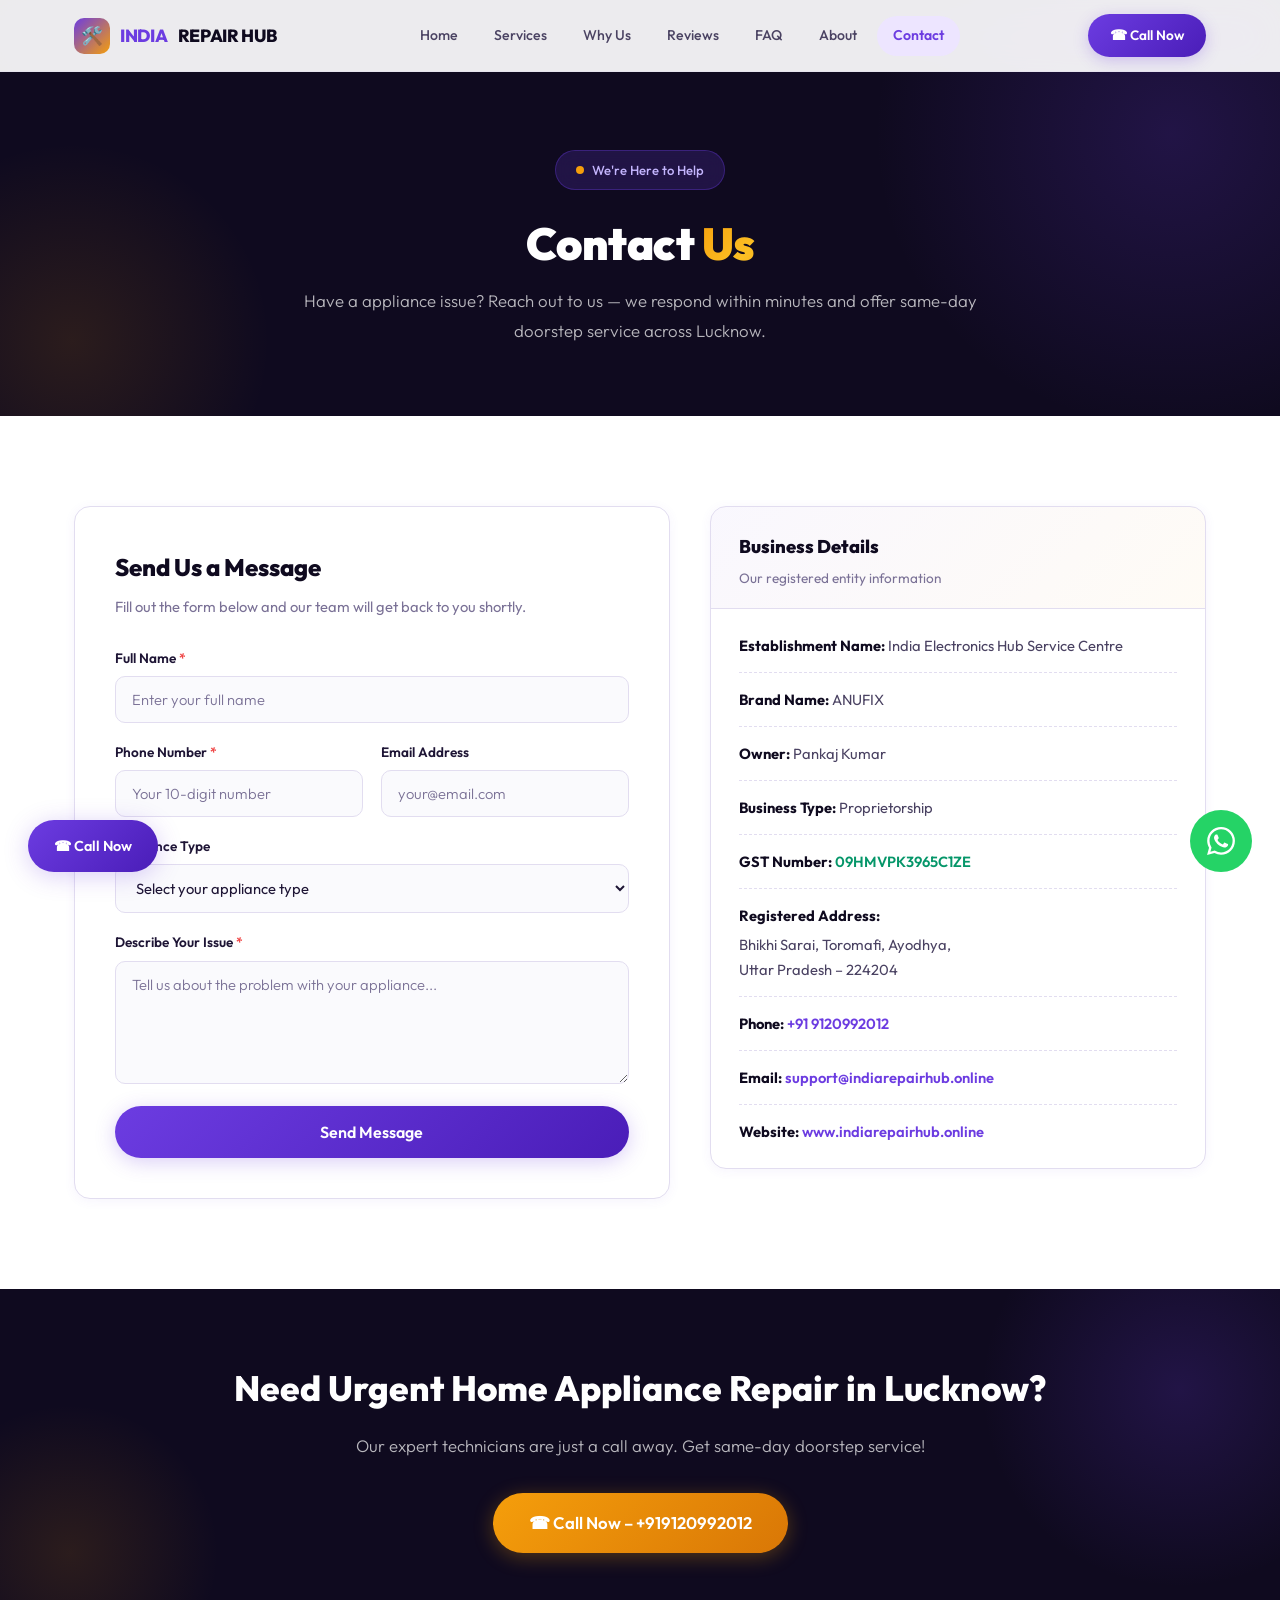
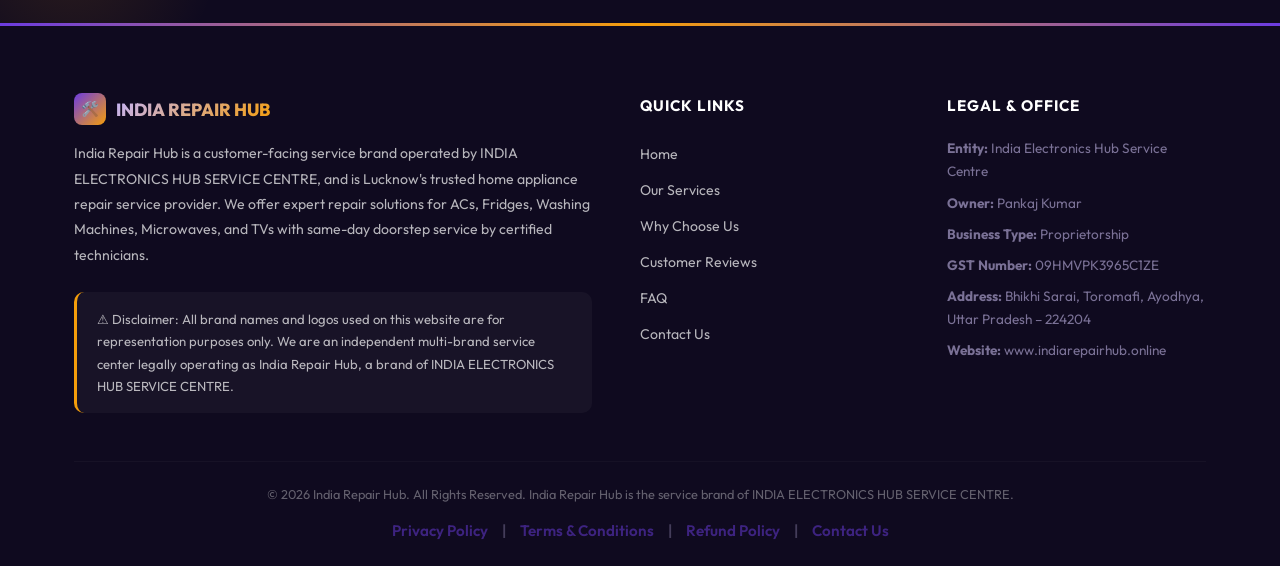
==== contact.html @ 1c777e24 "Initial commit with India Repair Hub updates" ====
<!DOCTYPE html>
<html lang="en">
<head>
<meta charset="UTF-8">
<meta name="viewport" content="width=device-width, initial-scale=1.0">
<title>Contact Us – India Repair Hub | Home Appliance Repair Service in Lucknow</title>
<meta name="description" content="Get in touch with India Repair Hub for expert home appliance repair in Lucknow. Call +919120992012, WhatsApp us, or fill our contact form for same-day doorstep service.">
<meta name="keywords" content="contact India Repair Hub, home appliance repair Lucknow contact, appliance service centre phone number, home appliance repair near me Lucknow">
<link rel="stylesheet" href="style.css">
<link rel="icon" type="image/svg+xml" href="data:image/svg+xml,<svg xmlns='http://www.w3.org/2000/svg' viewBox='0 0 100 100'><text y='.9em' font-size='90'>🛠️</text></svg>">
</head>
<body>

<!-- HEADER -->
<header class="header" id="header">
  <div class="header-inner">
    <a href="index.html" class="logo">
      <span class="logo-icon">🛠️</span>
      INDIA <span>REPAIR HUB</span>
    </a>
    <nav class="nav" id="desktopNav">
      <a href="index.html">Home</a>
      <a href="index.html#services">Services</a>
      <a href="index.html#why">Why Us</a>
      <a href="index.html#reviews">Reviews</a>
      <a href="index.html#faq">FAQ</a>
      <a href="index.html#business-info">About</a>
      <a href="contact.html" class="active">Contact</a>
    </nav>
    <a href="tel:+919120992012" class="header-cta" id="headerCallBtn">&#9742; Call Now</a>
    <button class="menu-toggle" id="menuToggle" aria-label="Open menu">&#9776;</button>
  </div>
</header>

<!-- MOBILE NAV -->
<div class="mobile-nav" id="mobileNav">
  <button class="close-btn" id="closeNav" aria-label="Close menu">&times;</button>
  <a href="index.html">Home</a>
  <a href="index.html#services">Services</a>
  <a href="index.html#why">Why Us</a>
  <a href="index.html#reviews">Reviews</a>
  <a href="index.html#faq">FAQ</a>
  <a href="index.html#business-info">About</a>
      <a href="contact.html">Contact</a>
  <a href="tel:+919120992012" class="mobile-phone-btn">&#9742; Call +919120992012</a>
</div>

<!-- PAGE HERO -->
<section class="page-hero">
  <div class="container">
    <div class="page-hero-content">
      <div class="hero-badge">
        <span class="badge-dot"></span>
        We're Here to Help
      </div>
      <h1>Contact <span class="highlight">Us</span></h1>
      <p>Have a appliance issue? Reach out to us — we respond within minutes and offer same-day doorstep service across Lucknow.</p>
    </div>
  </div>
</section>

<!-- CONTACT CONTENT -->
<section class="section" id="contactContent">
  <div class="container">
    <div class="contact-page-grid">
      <!-- Contact Form -->
      <div class="contact-form-wrapper">
        <div class="form-header">
          <h2>Send Us a Message</h2>
          <p>Fill out the form below and our team will get back to you shortly.</p>
        </div>
        <form class="contact-form" id="contactForm" onsubmit="handleFormSubmit(event)">
          <div class="form-group">
            <label for="fullName">Full Name <span class="required">*</span></label>
            <input type="text" id="fullName" name="fullName" placeholder="Enter your full name" required>
          </div>
          <div class="form-row">
            <div class="form-group">
              <label for="phone">Phone Number <span class="required">*</span></label>
              <input type="tel" id="phone" name="phone" placeholder="Your 10-digit number" required pattern="[0-9]{10}">
            </div>
            <div class="form-group">
              <label for="email">Email Address</label>
              <input type="email" id="email" name="email" placeholder="your@email.com">
            </div>
          </div>
          <div class="form-group">
            <label for="tvType">Appliance Type</label>
            <select id="tvType" name="tvType">
              <option value="">Select your appliance type</option>
              <option value="AC">AC</option>
              <option value="Refrigerator">Refrigerator</option>
              <option value="Washing Machine">Washing Machine</option>
              <option value="Microwave">Microwave</option>
              <option value="TV">TV</option>
              <option value="Other">Other</option>
            </select>
          </div>
          <div class="form-group">
            <label for="message">Describe Your Issue <span class="required">*</span></label>
            <textarea id="message" name="message" rows="5" placeholder="Tell us about the problem with your appliance..." required></textarea>
          </div>
          <button type="submit" class="btn btn-violet form-submit-btn" id="formSubmitBtn">
            <span class="btn-text">Send Message</span>
            <span class="btn-loader" style="display:none">Sending...</span>
          </button>
        </form>
        <div class="form-success" id="formSuccess" style="display:none">
          <div class="success-icon">✅</div>
          <h3>Message Sent Successfully!</h3>
          <p>Our team will contact you within 30 minutes. For urgent requests, please call us directly.</p>
        </div>
      </div>

      <!-- Contact Info Sidebar -->
      <div class="contact-info-sidebar">
        <div class="info-card">
          <div class="info-card-header">
            <h3>Business Details</h3>
            <p>Our registered entity information</p>
          </div>
          <div style="padding: 24px 28px; font-size: 0.92rem; color: var(--text-mid); display: flex; flex-direction: column; gap: 14px;">
            <div><strong style="color: var(--dark);">Establishment Name:</strong> India Electronics Hub Service Centre</div>
            <hr style="border: none; border-top: 1px dashed var(--border);">
            <div><strong style="color: var(--dark);">Brand Name:</strong> ANUFIX</div>
            <hr style="border: none; border-top: 1px dashed var(--border);">
            <div><strong style="color: var(--dark);">Owner:</strong> Pankaj Kumar</div>
            <hr style="border: none; border-top: 1px dashed var(--border);">
            <div><strong style="color: var(--dark);">Business Type:</strong> Proprietorship</div>
            <hr style="border: none; border-top: 1px dashed var(--border);">
            <div><strong style="color: var(--dark);">GST Number:</strong> <span style="color: #059669; font-weight: 600;">09HMVPK3965C1ZE</span></div>
            <hr style="border: none; border-top: 1px dashed var(--border);">
            <div>
              <strong style="color: var(--dark); display: block; margin-bottom: 4px;">Registered Address:</strong>
              <span style="line-height: 1.5;">Bhikhi Sarai, Toromafi, Ayodhya,<br>Uttar Pradesh – 224204</span>
            </div>
            <hr style="border: none; border-top: 1px dashed var(--border);">
            <div><strong style="color: var(--dark);">Phone:</strong> <a href="tel:+919120992012" style="color: var(--primary); text-decoration: none; font-weight: 600;">+91 9120992012</a></div>
            <hr style="border: none; border-top: 1px dashed var(--border);">
            <div><strong style="color: var(--dark);">Email:</strong> <a href="mailto:support@indiarepairhub.online" style="color: var(--primary); text-decoration: none; font-weight: 600;">support@indiarepairhub.online</a></div>
            <hr style="border: none; border-top: 1px dashed var(--border);">
            <div><strong style="color: var(--dark);">Website:</strong> <a href="http://www.indiarepairhub.online" style="color: var(--primary); text-decoration: none; font-weight: 600;">www.indiarepairhub.online</a></div>
          </div>
        </div>
      </div>
    </div>
  </div>
</section>

<!-- CTA BANNER -->
<section class="cta-banner" id="ctaBanner">
  <div class="container">
    <h2>Need Urgent Home Appliance Repair in Lucknow?</h2>
    <p>Our expert technicians are just a call away. Get same-day doorstep service!</p>
    <a href="tel:+919120992012" class="btn btn-primary" style="font-size:1.05rem;padding:16px 36px" id="ctaCallBtn">&#9742; Call Now – +919120992012</a>
  </div>
</section>

<!-- FOOTER -->
<footer class="footer" id="siteFooter">
  <div class="container">
    <div class="footer-grid">
      <div>
        <div class="footer-logo">
          <span class="fl-icon">🛠️</span>
          <span class="fl-text">INDIA <span>REPAIR HUB</span></span>
        </div>
        <p class="footer-about">India Repair Hub is a customer-facing service brand operated by INDIA ELECTRONICS HUB SERVICE CENTRE, and is Lucknow's trusted home appliance repair service provider. We offer expert repair solutions for ACs, Fridges, Washing Machines, Microwaves, and TVs with same-day doorstep service by certified technicians.</p>
        <div class="footer-disclaimer">⚠ Disclaimer: All brand names and logos used on this website are for representation purposes only. We are an independent multi-brand service center legally operating as India Repair Hub, a brand of INDIA ELECTRONICS HUB SERVICE CENTRE.</div>
      </div>
      <div>
        <h4>Quick Links</h4>
        <div class="footer-links">
          <a href="index.html#home">Home</a>
          <a href="index.html#services">Our Services</a>
          <a href="index.html#why">Why Choose Us</a>
          <a href="index.html#reviews">Customer Reviews</a>
          <a href="index.html#faq">FAQ</a>
          <a href="contact.html">Contact Us</a>
        </div>
      </div>
      <div>
        <h4>Legal & Office</h4>
        <div style="font-size: 0.85rem; color: var(--text-light); display: flex; flex-direction: column; gap: 8px;">
          <div><strong>Entity:</strong> India Electronics Hub Service Centre</div>
          <div><strong>Owner:</strong> Pankaj Kumar</div>
          <div><strong>Business Type:</strong> Proprietorship</div>
          <div><strong>GST Number:</strong> 09HMVPK3965C1ZE</div>
          <div><strong>Address:</strong> Bhikhi Sarai, Toromafi, Ayodhya, Uttar Pradesh – 224204</div>
          <div><strong>Website:</strong> www.indiarepairhub.online</div>
        </div>
      </div>
    </div>
    <div class="footer-bottom">
      <div style="margin-bottom: 12px;">&copy; 2026 India Repair Hub. All Rights Reserved. India Repair Hub is the service brand of INDIA ELECTRONICS HUB SERVICE CENTRE.</div>
      <div style="display: flex; justify-content: center; align-items: center; gap: 14px; flex-wrap: wrap; font-size: 0.95rem; font-weight: 600;">
        <a href="privacy-policy.html" style="color: var(--primary); text-decoration: none;" onmouseover="this.style.color='var(--primary-dark)'" onmouseout="this.style.color='var(--primary)'">Privacy Policy</a>
        <span style="color: var(--text-light);">|</span>
        <a href="terms-and-conditions.html" style="color: var(--primary); text-decoration: none;" onmouseover="this.style.color='var(--primary-dark)'" onmouseout="this.style.color='var(--primary)'">Terms & Conditions</a>
        <span style="color: var(--text-light);">|</span>
        <a href="refund-policy.html" style="color: var(--primary); text-decoration: none;" onmouseover="this.style.color='var(--primary-dark)'" onmouseout="this.style.color='var(--primary)'">Refund Policy</a>
        <span style="color: var(--text-light);">|</span>
        <a href="contact.html" style="color: var(--primary); text-decoration: none;" onmouseover="this.style.color='var(--primary-dark)'" onmouseout="this.style.color='var(--primary)'">Contact Us</a>
      </div>
    </div>
  </div>
</footer>

<!-- FLOATING BUTTONS -->
<a href="https://wa.me/919120992012?text=Hi%2C%20I%20need%20home%20appliance%20repair%20service%20in%20Lucknow" target="_blank" class="floating-whatsapp" aria-label="WhatsApp" id="floatingWa">
  <svg width="28" height="28" viewBox="0 0 24 24" fill="white"><path d="M17.472 14.382c-.297-.149-1.758-.867-2.03-.967-.273-.099-.471-.148-.67.15-.197.297-.767.966-.94 1.164-.173.199-.347.223-.644.075-.297-.15-1.255-.463-2.39-1.475-.883-.788-1.48-1.761-1.653-2.059-.173-.297-.018-.458.13-.606.134-.133.298-.347.446-.52.149-.174.198-.298.298-.497.099-.198.05-.371-.025-.52-.075-.149-.669-1.612-.916-2.207-.242-.579-.487-.5-.669-.51-.173-.008-.371-.01-.57-.01-.198 0-.52.074-.792.372-.272.297-1.04 1.016-1.04 2.479 0 1.462 1.065 2.875 1.213 3.074.149.198 2.096 3.2 5.077 4.487.709.306 1.262.489 1.694.625.712.227 1.36.195 1.871.118.571-.085 1.758-.719 2.006-1.413.248-.694.248-1.289.173-1.413-.074-.124-.272-.198-.57-.347m-5.421 7.403h-.004a9.87 9.87 0 01-5.031-1.378l-.361-.214-3.741.982.998-3.648-.235-.374a9.86 9.86 0 01-1.51-5.26c.001-5.45 4.436-9.884 9.888-9.884 2.64 0 5.122 1.03 6.988 2.898a9.825 9.825 0 012.893 6.994c-.003 5.45-4.437 9.884-9.885 9.884m8.413-18.297A11.815 11.815 0 0012.05 0C5.495 0 .16 5.335.157 11.892c0 2.096.547 4.142 1.588 5.945L.057 24l6.305-1.654a11.882 11.882 0 005.683 1.448h.005c6.554 0 11.89-5.335 11.893-11.893a11.821 11.821 0 00-3.48-8.413z"/></svg>
</a>
<a href="tel:+919120992012" class="floating-call" id="floatingCall">&#9742; Call Now</a>

<script>
// Sticky header
window.addEventListener("scroll", function() {
  document.getElementById("header").classList.toggle("scrolled", window.scrollY > 50);
});

// Mobile nav
document.getElementById("menuToggle").addEventListener("click", function() {
  document.getElementById("mobileNav").classList.add("open");
});
document.getElementById("closeNav").addEventListener("click", function() {
  document.getElementById("mobileNav").classList.remove("open");
});
document.querySelectorAll('.mobile-nav a:not(.close-btn):not(.mobile-phone-btn)').forEach(function(link) {
  link.addEventListener('click', function() {
    document.getElementById('mobileNav').classList.remove('open');
  });
});

// Form submit handler
function handleFormSubmit(e) {
  e.preventDefault();
  var btn = document.getElementById('formSubmitBtn');
  btn.querySelector('.btn-text').style.display = 'none';
  btn.querySelector('.btn-loader').style.display = 'inline';
  btn.disabled = true;
  
  setTimeout(function() {
    document.getElementById('contactForm').style.display = 'none';
    document.querySelector('.form-header').style.display = 'none';
    document.getElementById('formSuccess').style.display = 'block';
  }, 1500);
}
</script>
</body>
</html>
---- style.css ----
@import url('https://fonts.googleapis.com/css2?family=Outfit:wght@300;400;500;600;700;800;900&display=swap');

:root {
  /* Unique Indigo-Amber premium palette */
  --primary: #6C3CE1;
  --primary-dark: #4A1DB8;
  --primary-light: #EDE5FF;
  --primary-glow: rgba(108,60,225,0.25);
  --accent: #F59E0B;
  --accent-dark: #D97706;
  --accent-light: #FEF3C7;
  --dark: #0F0A1F;
  --dark-card: #1A1230;
  --text: #1E1535;
  --text-mid: #4A4262;
  --text-light: #7A7196;
  --white: #FFFFFF;
  --off-white: #FAFAFD;
  --light-bg: #F5F3FA;
  --border: #E2DDF0;
  --success: #10B981;
  --whatsapp: #25D366;
  --shadow-sm: 0 2px 12px rgba(108,60,225,0.06);
  --shadow-md: 0 8px 30px rgba(108,60,225,0.10);
  --shadow-lg: 0 16px 50px rgba(108,60,225,0.14);
  --shadow-glow: 0 0 40px rgba(108,60,225,0.18);
  --radius: 16px;
  --radius-sm: 10px;
  --radius-xs: 6px;
  --ease: cubic-bezier(0.22, 1, 0.36, 1);
}

*, *::before, *::after { box-sizing: border-box; margin: 0; padding: 0; }
html { scroll-behavior: smooth; scroll-padding-top: 90px; }

body {
  font-family: 'Outfit', sans-serif;
  color: var(--text);
  line-height: 1.7;
  background: var(--white);
  -webkit-font-smoothing: antialiased;
  overflow-x: hidden;
}

a { text-decoration: none; color: inherit; }
ul { list-style: none; }
img { max-width: 100%; display: block; }
.container { max-width: 1180px; margin: 0 auto; padding: 0 24px; }

/* ===== ANIMATIONS ===== */
@keyframes floatY {
  0%, 100% { transform: translateY(0); }
  50% { transform: translateY(-8px); }
}
@keyframes shimmer {
  0% { background-position: -200% center; }
  100% { background-position: 200% center; }
}
@keyframes pulseGlow {
  0%, 100% { box-shadow: 0 0 0 0 var(--primary-glow); }
  50% { box-shadow: 0 0 0 12px rgba(108,60,225,0); }
}
@keyframes pulseWA {
  0%, 100% { box-shadow: 0 4px 20px rgba(37,211,102,0.35); }
  50% { box-shadow: 0 4px 35px rgba(37,211,102,0.55); }
}
@keyframes slideUp {
  from { opacity: 0; transform: translateY(30px); }
  to { opacity: 1; transform: translateY(0); }
}
@keyframes spinSlow {
  from { transform: rotate(0deg); }
  to { transform: rotate(360deg); }
}

/* ===== HEADER ===== */
.header {
  position: fixed; top: 0; left: 0; right: 0; z-index: 1000;
  background: rgba(255,255,255,0.92);
  backdrop-filter: blur(20px) saturate(180%);
  -webkit-backdrop-filter: blur(20px) saturate(180%);
  border-bottom: 1px solid rgba(226,221,240,0.5);
  transition: all 0.4s var(--ease);
}
.header.scrolled {
  box-shadow: var(--shadow-md);
  background: rgba(255,255,255,0.97);
}
.header-inner {
  display: flex; align-items: center; justify-content: space-between;
  padding: 14px 24px; max-width: 1180px; margin: 0 auto;
}
.logo {
  font-size: 1.1rem; font-weight: 800; color: var(--primary);
  display: flex; align-items: center; gap: 10px;
  letter-spacing: -0.3px;
}
.logo span { color: var(--dark); }
.logo-icon {
  width: 36px; height: 36px; border-radius: 10px;
  background: linear-gradient(135deg, var(--primary), var(--accent));
  display: flex; align-items: center; justify-content: center;
  font-size: 1.1rem; color: white;
}
.nav { display: flex; align-items: center; gap: 4px; }
.nav a {
  padding: 8px 16px; border-radius: 50px;
  font-size: 0.88rem; font-weight: 500; color: var(--text-mid);
  transition: all 0.3s var(--ease); position: relative;
}
.nav a:hover, .nav a.active {
  background: var(--primary-light); color: var(--primary); font-weight: 600;
}
.header-cta {
  display: inline-flex; align-items: center; gap: 6px;
  background: linear-gradient(135deg, var(--primary), var(--primary-dark));
  color: var(--white);
  padding: 10px 22px; border-radius: 50px;
  font-weight: 600; font-size: 0.85rem;
  transition: all 0.3s var(--ease);
  box-shadow: 0 4px 15px var(--primary-glow);
}
.header-cta:hover {
  transform: translateY(-2px);
  box-shadow: 0 6px 25px var(--primary-glow);
}
.menu-toggle {
  display: none; background: none; border: none; font-size: 1.5rem;
  color: var(--dark); cursor: pointer;
}

/* ===== HERO ===== */
.hero {
  padding: 150px 0 90px;
  background: var(--dark);
  position: relative; overflow: hidden; color: var(--white);
}
.hero::before {
  content: ''; position: absolute; top: -50%; right: -20%;
  width: 800px; height: 800px; border-radius: 50%;
  background: radial-gradient(circle, rgba(108,60,225,0.25) 0%, transparent 70%);
  animation: floatY 8s ease-in-out infinite;
}
.hero::after {
  content: ''; position: absolute; bottom: -30%; left: -10%;
  width: 600px; height: 600px; border-radius: 50%;
  background: radial-gradient(circle, rgba(245,158,11,0.15) 0%, transparent 70%);
  animation: floatY 10s ease-in-out infinite 2s;
}
.hero-content {
  position: relative; z-index: 2; text-align: center;
  max-width: 820px; margin: 0 auto;
  animation: slideUp 0.8s var(--ease);
}
.hero-badge {
  display: inline-flex; align-items: center; gap: 8px;
  background: rgba(108,60,225,0.2);
  border: 1px solid rgba(108,60,225,0.35);
  padding: 8px 20px; border-radius: 50px;
  font-size: 0.82rem; font-weight: 500; margin-bottom: 28px;
  backdrop-filter: blur(10px);
  color: #C4B5FD;
}
.hero-badge .badge-dot {
  width: 8px; height: 8px; border-radius: 50%;
  background: var(--accent); animation: pulseGlow 2s infinite;
}
.hero h1 {
  font-size: 3.2rem; font-weight: 900; line-height: 1.1;
  margin-bottom: 20px; letter-spacing: -1px;
}
.hero h1 .highlight {
  background: linear-gradient(135deg, var(--accent), #FBBF24, var(--accent));
  background-size: 200% auto;
  -webkit-background-clip: text;
  -webkit-text-fill-color: transparent;
  background-clip: text;
  animation: shimmer 4s linear infinite;
}
.hero p {
  font-size: 1.15rem; opacity: 0.75; margin-bottom: 40px;
  line-height: 1.8; font-weight: 300;
}
.hero-buttons { display: flex; gap: 16px; justify-content: center; flex-wrap: wrap; }

/* Buttons */
.btn {
  display: inline-flex; align-items: center; gap: 8px;
  padding: 15px 30px; border-radius: 50px;
  font-weight: 600; font-size: 0.95rem;
  transition: all 0.35s var(--ease); border: none; cursor: pointer;
  font-family: 'Outfit', sans-serif; position: relative; overflow: hidden;
}
.btn-primary {
  background: linear-gradient(135deg, var(--accent), var(--accent-dark));
  color: var(--white);
  box-shadow: 0 4px 20px rgba(245,158,11,0.3);
}
.btn-primary:hover {
  transform: translateY(-3px);
  box-shadow: 0 8px 30px rgba(245,158,11,0.45);
}
.btn-whatsapp {
  background: var(--whatsapp); color: var(--white);
  box-shadow: 0 4px 20px rgba(37,211,102,0.3);
}
.btn-whatsapp:hover {
  background: #1EBE5D; transform: translateY(-3px);
  box-shadow: 0 8px 30px rgba(37,211,102,0.4);
}
.btn-violet {
  background: linear-gradient(135deg, var(--primary), var(--primary-dark));
  color: var(--white);
  box-shadow: 0 4px 20px var(--primary-glow);
}
.btn-violet:hover {
  transform: translateY(-3px);
  box-shadow: 0 8px 30px var(--primary-glow);
}

/* Trust Bar */
.trust-bar {
  display: flex; justify-content: center; gap: 40px;
  margin-top: 56px; padding-top: 32px;
  border-top: 1px solid rgba(255,255,255,0.08);
}
.trust-item { text-align: center; font-size: 0.82rem; opacity: 0.7; }
.trust-item .t-icon {
  width: 48px; height: 48px; border-radius: 12px;
  background: rgba(255,255,255,0.06);
  border: 1px solid rgba(255,255,255,0.08);
  display: flex; align-items: center; justify-content: center;
  font-size: 1.3rem; margin: 0 auto 10px;
}
.trust-item strong { display: block; font-size: 1rem; color: var(--white); }
.trust-item span { font-size: 0.78rem; color: rgba(255,255,255,0.5); }

/* ===== SECTIONS ===== */
.section { padding: 90px 0; }
.section-alt { background: var(--light-bg); }
.section-header { text-align: center; margin-bottom: 56px; }
.section-header .label {
  display: inline-flex; align-items: center; gap: 6px;
  background: var(--primary-light); color: var(--primary);
  padding: 6px 18px; border-radius: 50px;
  font-size: 0.76rem; font-weight: 700; text-transform: uppercase;
  letter-spacing: 1.5px; margin-bottom: 16px;
}
.section-header h2 {
  font-size: 2.4rem; font-weight: 800; color: var(--dark);
  margin-bottom: 14px; letter-spacing: -0.5px;
}
.section-header > p {
  color: var(--text-light); max-width: 560px; margin: 0 auto;
  font-size: 1.05rem; font-weight: 300;
}

/* ===== SERVICES ===== */
.services-grid {
  display: grid; grid-template-columns: repeat(4, 1fr); gap: 22px;
}
.service-card {
  background: var(--white); border: 1px solid var(--border);
  border-radius: var(--radius); padding: 32px 22px;
  text-align: center; transition: all 0.4s var(--ease);
  position: relative;
}
.service-card::before {
  content: ''; position: absolute; top: 0; left: 50%;
  transform: translateX(-50%); width: 50px; height: 3px;
  background: linear-gradient(90deg, var(--primary), var(--accent));
  border-radius: 0 0 4px 4px; opacity: 0;
  transition: all 0.4s var(--ease);
}
.service-card:hover {
  transform: translateY(-8px);
  box-shadow: var(--shadow-lg);
  border-color: rgba(108,60,225,0.2);
}
.service-card:hover::before { opacity: 1; width: 80px; }
a.service-card { display: block; color: inherit; cursor: pointer; }
.service-card .s-icon {
  width: 60px; height: 60px; border-radius: 16px;
  background: linear-gradient(135deg, var(--primary-light), #F0EBFF);
  color: var(--primary);
  display: flex; align-items: center; justify-content: center;
  font-size: 1.6rem; margin: 0 auto 18px;
  transition: all 0.4s var(--ease);
}
.service-card:hover .s-icon {
  background: linear-gradient(135deg, var(--primary), var(--primary-dark));
  color: white; transform: scale(1.08);
}
.service-card h3 { font-size: 1.02rem; font-weight: 700; margin-bottom: 8px; }
.service-card p { font-size: 0.84rem; color: var(--text-light); line-height: 1.6; }

/* ===== BRANDS ===== */
.brands-grid {
  display: grid; grid-template-columns: repeat(6, 1fr); gap: 16px;
}
.brand-card {
  background: var(--white); border: 1px solid var(--border);
  border-radius: var(--radius); padding: 22px 14px;
  text-align: center; transition: all 0.4s var(--ease);
  cursor: pointer; position: relative; overflow: hidden;
}
.brand-card::after {
  content: ''; position: absolute; inset: 0;
  background: linear-gradient(135deg, rgba(108,60,225,0.05), rgba(245,158,11,0.05));
  opacity: 0; transition: opacity 0.4s var(--ease);
}
.brand-card:hover {
  transform: translateY(-5px); box-shadow: var(--shadow-md);
  border-color: rgba(108,60,225,0.25);
}
.brand-card:hover::after { opacity: 1; }
.brand-card .b-dot {
  width: 40px; height: 40px; border-radius: 50%;
  margin: 0 auto 10px;
  display: flex; align-items: center; justify-content: center;
  font-size: 1.2rem; font-weight: 800; color: white;
  position: relative; z-index: 1;
}
.brand-card h3 { font-size: 0.85rem; font-weight: 700; position: relative; z-index: 1; }

/* ===== WHY CHOOSE ===== */
.why-grid { display: grid; grid-template-columns: repeat(5, 1fr); gap: 20px; }
.why-card {
  text-align: center; padding: 30px 18px;
  background: var(--white); border-radius: var(--radius);
  border: 1px solid var(--border); transition: all 0.4s var(--ease);
  position: relative; overflow: hidden;
}
.why-card::before {
  content: ''; position: absolute; bottom: 0; left: 0; right: 0;
  height: 3px;
  background: linear-gradient(90deg, var(--primary), var(--accent));
  transform: scaleX(0); transition: transform 0.4s var(--ease);
}
.why-card:hover { transform: translateY(-5px); box-shadow: var(--shadow-md); }
.why-card:hover::before { transform: scaleX(1); }
.why-card .w-icon {
  width: 52px; height: 52px; border-radius: 14px;
  background: var(--primary-light);
  display: flex; align-items: center; justify-content: center;
  font-size: 1.5rem; margin: 0 auto 14px;
  transition: all 0.4s var(--ease);
}
.why-card:hover .w-icon {
  background: linear-gradient(135deg, var(--primary), var(--primary-dark));
  color: white; transform: rotate(-5deg) scale(1.05);
}
.why-card h3 { font-size: 0.95rem; font-weight: 700; margin-bottom: 6px; }
.why-card p { font-size: 0.82rem; color: var(--text-light); }

/* ===== PROCESS ===== */
.process-grid {
  display: grid; grid-template-columns: repeat(4, 1fr); gap: 24px;
  position: relative;
}
.process-grid::before {
  content: ''; position: absolute; top: 30px;
  left: calc(12.5% + 12px); right: calc(12.5% + 12px);
  height: 2px; background: linear-gradient(90deg,
    var(--primary), var(--accent), var(--primary));
  opacity: 0.2;
}
.process-card { text-align: center; position: relative; z-index: 1; }
.process-card .step {
  width: 62px; height: 62px; border-radius: 50%;
  background: var(--white);
  border: 3px solid var(--primary);
  color: var(--primary); display: flex; align-items: center; justify-content: center;
  font-size: 1.4rem; font-weight: 900; margin: 0 auto 18px;
  transition: all 0.4s var(--ease); position: relative;
}
.process-card:hover .step {
  background: linear-gradient(135deg, var(--primary), var(--accent));
  border-color: transparent; color: white;
  transform: scale(1.1);
  box-shadow: 0 0 30px var(--primary-glow);
}
.process-card h3 { font-size: 1rem; font-weight: 700; margin-bottom: 6px; }
.process-card p { font-size: 0.84rem; color: var(--text-light); }

/* ===== REVIEWS ===== */
.reviews-grid { display: grid; grid-template-columns: repeat(3, 1fr); gap: 22px; }
.hidden-review { display: none; }
.review-card {
  background: var(--white); border: 1px solid var(--border);
  border-radius: var(--radius); padding: 30px;
  transition: all 0.4s var(--ease); position: relative;
}
.review-card::before {
  content: '"'; position: absolute; top: 16px; right: 24px;
  font-size: 4rem; font-weight: 900; color: var(--primary-light);
  line-height: 1; font-family: Georgia, serif;
}
.review-card:hover { box-shadow: var(--shadow-md); transform: translateY(-3px); }
.review-stars { color: var(--accent); font-size: 1rem; margin-bottom: 14px; letter-spacing: 2px; }
.review-card > p {
  font-size: 0.92rem; color: var(--text-mid); margin-bottom: 18px;
  font-style: italic; line-height: 1.7; position: relative; z-index: 1;
}
.reviewer { display: flex; align-items: center; gap: 12px; }
.reviewer-avatar {
  width: 42px; height: 42px; border-radius: 50%;
  background: linear-gradient(135deg, var(--primary), var(--accent));
  color: white; display: flex; align-items: center; justify-content: center;
  font-weight: 700; font-size: 0.85rem;
}
.reviewer-name { font-weight: 600; font-size: 0.9rem; }
.reviewer-loc { font-size: 0.78rem; color: var(--text-light); }

/* ===== FAQ ===== */
.faq-list { max-width: 760px; margin: 0 auto; }
.faq-item {
  border: 1px solid var(--border); border-radius: var(--radius);
  margin-bottom: 14px; overflow: hidden; background: var(--white);
  transition: all 0.3s var(--ease);
}
.faq-item:hover { border-color: rgba(108,60,225,0.2); }
.faq-item.open { border-color: var(--primary); box-shadow: var(--shadow-sm); }
.faq-q {
  width: 100%; padding: 20px 26px; background: none; border: none;
  display: flex; align-items: center; justify-content: space-between;
  font-size: 0.95rem; font-weight: 600; font-family: 'Outfit', sans-serif;
  color: var(--text); cursor: pointer; text-align: left;
  transition: all 0.3s var(--ease);
}
.faq-q:hover { color: var(--primary); }
.faq-q .icon {
  width: 28px; height: 28px; border-radius: 50%;
  background: var(--primary-light); color: var(--primary);
  display: flex; align-items: center; justify-content: center;
  font-size: 1rem; font-weight: 600; flex-shrink: 0;
  transition: all 0.4s var(--ease);
}
.faq-item.open .faq-q .icon {
  transform: rotate(45deg);
  background: var(--primary); color: white;
}
.faq-a {
  max-height: 0; overflow: hidden; transition: max-height 0.4s var(--ease);
  padding: 0 26px; font-size: 0.9rem; color: var(--text-light); line-height: 1.8;
}
.faq-item.open .faq-a { max-height: 300px; padding: 0 26px 20px; }

/* ===== CONTACT ===== */
.contact-detail {
  display: flex; align-items: center; gap: 16px;
  padding: 18px 20px; background: var(--off-white); border-radius: var(--radius);
  margin-bottom: 14px; font-weight: 500;
  border: 1px solid var(--border);
  transition: all 0.3s var(--ease);
}
.contact-detail:hover {
  border-color: rgba(108,60,225,0.2);
  box-shadow: var(--shadow-sm);
}
.contact-detail .c-icon {
  width: 46px; height: 46px; border-radius: 12px;
  background: linear-gradient(135deg, var(--primary), var(--primary-dark));
  color: var(--white);
  display: flex; align-items: center; justify-content: center;
  font-size: 1.15rem; flex-shrink: 0;
}

/* ===== CTA BANNER ===== */
.cta-banner {
  padding: 70px 0; text-align: center;
  background: var(--dark);
  position: relative; overflow: hidden;
  color: var(--white);
}
.cta-banner::before {
  content: ''; position: absolute; top: -100px; right: -100px;
  width: 400px; height: 400px; border-radius: 50%;
  background: radial-gradient(circle, rgba(108,60,225,0.2), transparent 70%);
}
.cta-banner::after {
  content: ''; position: absolute; bottom: -80px; left: -80px;
  width: 300px; height: 300px; border-radius: 50%;
  background: radial-gradient(circle, rgba(245,158,11,0.12), transparent 70%);
}
.cta-banner .container { position: relative; z-index: 1; }
.cta-banner h2 { font-size: 2.2rem; font-weight: 800; margin-bottom: 14px; }
.cta-banner p { opacity: 0.7; margin-bottom: 32px; font-size: 1.05rem; font-weight: 300; }

/* ===== FOOTER ===== */
.footer {
  background: var(--dark); color: rgba(255,255,255,0.7);
  padding: 70px 0 0;
  position: relative;
}
.footer::before {
  content: ''; position: absolute; top: 0; left: 0; right: 0;
  height: 3px;
  background: linear-gradient(90deg, var(--primary), var(--accent), var(--primary));
}
.footer-grid {
  display: grid; grid-template-columns: 2fr 1fr 1fr; gap: 48px;
  margin-bottom: 48px;
}
.footer-logo {
  font-size: 1.1rem; font-weight: 800; margin-bottom: 16px;
  display: flex; align-items: center; gap: 10px;
}
.footer-logo .fl-icon {
  width: 32px; height: 32px; border-radius: 8px;
  background: linear-gradient(135deg, var(--primary), var(--accent));
  display: flex; align-items: center; justify-content: center;
  font-size: 0.9rem;
}
.footer-logo .fl-text {
  background: linear-gradient(135deg, #C4B5FD, var(--accent));
  -webkit-background-clip: text; -webkit-text-fill-color: transparent;
  background-clip: text;
}
.footer h4 {
  color: var(--white); font-size: 0.95rem; margin-bottom: 18px;
  text-transform: uppercase; letter-spacing: 1px; font-weight: 700;
}
.footer-about { font-size: 0.88rem; line-height: 1.8; }
.footer-links a {
  display: block; padding: 6px 0; font-size: 0.88rem;
  transition: all 0.3s var(--ease);
}
.footer-links a:hover { color: var(--accent); padding-left: 8px; }
.footer-bottom {
  border-top: 1px solid rgba(255,255,255,0.06);
  padding: 22px 0; text-align: center;
  font-size: 0.8rem; opacity: 0.5;
}
.footer-disclaimer {
  background: rgba(255,255,255,0.04); border-radius: var(--radius-sm);
  padding: 16px 20px; font-size: 0.82rem; margin-top: 24px;
  border-left: 3px solid var(--accent);
  line-height: 1.7;
}

/* ===== FLOATING BUTTONS ===== */
.floating-whatsapp {
  position: fixed; bottom: 28px; right: 28px; z-index: 999;
  width: 62px; height: 62px; border-radius: 50%;
  background: var(--whatsapp); color: var(--white);
  display: flex; align-items: center; justify-content: center;
  font-size: 1.6rem;
  transition: all 0.35s var(--ease); animation: pulseWA 2.5s infinite;
}
.floating-whatsapp:hover { transform: scale(1.12) rotate(-5deg); }
.floating-call {
  position: fixed; bottom: 28px; left: 28px; z-index: 999;
  display: flex; align-items: center; gap: 8px;
  background: linear-gradient(135deg, var(--primary), var(--primary-dark));
  color: var(--white);
  padding: 14px 26px; border-radius: 50px;
  font-weight: 600; font-size: 0.9rem;
  box-shadow: 0 4px 25px var(--primary-glow);
  transition: all 0.35s var(--ease); animation: pulseGlow 2.5s infinite;
}
.floating-call:hover {
  transform: scale(1.05) translateY(-2px);
  box-shadow: 0 8px 35px var(--primary-glow);
}

/* ===== MOBILE NAV ===== */
.mobile-nav {
  display: none; position: fixed; top: 0; left: 0; right: 0; bottom: 0;
  background: rgba(15,10,31,0.97); backdrop-filter: blur(20px);
  z-index: 9999; flex-direction: column;
  align-items: center; justify-content: center; gap: 8px;
}
.mobile-nav.open { display: flex; }
.mobile-nav a {
  color: var(--white); font-size: 1.3rem; font-weight: 600;
  padding: 14px 36px; border-radius: var(--radius-sm);
  transition: all 0.3s var(--ease); text-align: center;
}
.mobile-nav a:hover { background: rgba(108,60,225,0.2); }
.mobile-nav .close-btn {
  position: absolute; top: 18px; right: 18px;
  background: rgba(255,255,255,0.08);
  border: 2px solid rgba(255,255,255,0.15);
  color: var(--white); width: 50px; height: 50px;
  font-size: 1.5rem; cursor: pointer; border-radius: 50%;
  display: flex; align-items: center; justify-content: center;
  transition: all 0.3s var(--ease); z-index: 10000;
}
.mobile-nav .close-btn:hover { background: rgba(108,60,225,0.3); }
.mobile-nav .mobile-phone-btn {
  display: flex; align-items: center; justify-content: center; gap: 10px;
  margin-top: 24px; padding: 16px 40px;
  background: linear-gradient(135deg, var(--primary), var(--accent));
  color: var(--white);
  border-radius: 50px; font-size: 1.15rem; font-weight: 700;
  box-shadow: 0 4px 25px var(--primary-glow);
}

/* ===== PAGE HERO (Sub-pages) ===== */
.page-hero {
  padding: 150px 0 70px;
  background: var(--dark);
  position: relative; overflow: hidden; color: var(--white);
}
.page-hero::before {
  content: ''; position: absolute; top: -40%; right: -15%;
  width: 600px; height: 600px; border-radius: 50%;
  background: radial-gradient(circle, rgba(108,60,225,0.2) 0%, transparent 70%);
  animation: floatY 8s ease-in-out infinite;
}
.page-hero::after {
  content: ''; position: absolute; bottom: -30%; left: -10%;
  width: 400px; height: 400px; border-radius: 50%;
  background: radial-gradient(circle, rgba(245,158,11,0.12) 0%, transparent 70%);
  animation: floatY 10s ease-in-out infinite 2s;
}
.page-hero-content {
  position: relative; z-index: 2; text-align: center;
  max-width: 720px; margin: 0 auto;
  animation: slideUp 0.8s var(--ease);
}
.page-hero h1 {
  font-size: 2.8rem; font-weight: 900; line-height: 1.15;
  margin-bottom: 16px; letter-spacing: -0.5px;
}
.page-hero h1 .highlight {
  background: linear-gradient(135deg, var(--accent), #FBBF24, var(--accent));
  background-size: 200% auto;
  -webkit-background-clip: text;
  -webkit-text-fill-color: transparent;
  background-clip: text;
  animation: shimmer 4s linear infinite;
}
.page-hero p {
  font-size: 1.05rem; opacity: 0.7; line-height: 1.8; font-weight: 300;
}

/* ===== LEGAL CONTENT (Privacy, Terms, Refund) ===== */
.legal-content {
  max-width: 820px; margin: 0 auto;
}
.legal-updated {
  display: inline-flex; align-items: center; gap: 8px;
  background: var(--primary-light); color: var(--primary);
  padding: 8px 20px; border-radius: 50px;
  font-size: 0.82rem; font-weight: 600; margin-bottom: 36px;
}
.legal-update-icon { font-size: 1rem; }
.legal-card {
  background: var(--white); border: 1px solid var(--border);
  border-radius: var(--radius); padding: 32px 36px;
  margin-bottom: 20px; transition: all 0.3s var(--ease);
}
.legal-card:hover {
  border-color: rgba(108,60,225,0.15);
  box-shadow: var(--shadow-sm);
}
.legal-card h2 {
  font-size: 1.25rem; font-weight: 800; color: var(--dark);
  margin-bottom: 16px; padding-bottom: 12px;
  border-bottom: 2px solid var(--primary-light);
}
.legal-card h3 {
  font-size: 1rem; font-weight: 700; color: var(--text);
  margin: 18px 0 10px;
}
.legal-card p {
  font-size: 0.92rem; color: var(--text-mid); line-height: 1.85;
  margin-bottom: 12px;
}
.legal-card ul {
  padding-left: 0; margin: 12px 0;
}
.legal-card ul li {
  position: relative; padding-left: 22px;
  font-size: 0.9rem; color: var(--text-mid); line-height: 1.85;
  margin-bottom: 8px;
}
.legal-card ul li::before {
  content: ''; position: absolute; left: 0; top: 11px;
  width: 8px; height: 8px; border-radius: 50%;
  background: linear-gradient(135deg, var(--primary), var(--accent));
}
.legal-card ul li strong { color: var(--text); }
.legal-card a { color: var(--primary); font-weight: 600; }
.legal-card a:hover { text-decoration: underline; }
.legal-highlight {
  background: var(--accent-light); border: 1px solid rgba(245,158,11,0.3);
  border-radius: var(--radius-sm); padding: 18px 22px; margin: 14px 0;
  border-left: 4px solid var(--accent);
}
.legal-highlight p { margin: 0; color: var(--text); }

/* Legal Contact Card */
.legal-card-contact {
  background: linear-gradient(135deg, rgba(108,60,225,0.03), rgba(245,158,11,0.03));
  border-color: rgba(108,60,225,0.15);
}
.legal-contact-info {
  display: flex; flex-direction: column; gap: 12px; margin-top: 16px;
}
.legal-contact-item {
  display: flex; align-items: center; gap: 14px;
  padding: 12px 16px; background: var(--white);
  border-radius: var(--radius-sm); border: 1px solid var(--border);
  transition: all 0.3s var(--ease);
}
.legal-contact-item:hover {
  border-color: rgba(108,60,225,0.2);
  box-shadow: var(--shadow-sm);
}
.lc-icon {
  width: 38px; height: 38px; border-radius: 10px;
  background: linear-gradient(135deg, var(--primary), var(--primary-dark));
  color: var(--white);
  display: flex; align-items: center; justify-content: center;
  font-size: 1rem; flex-shrink: 0;
}
.lc-icon-wa {
  background: linear-gradient(135deg, var(--whatsapp), #1EBE5D);
}

/* ===== CONTACT PAGE ===== */
.contact-page-grid {
  display: grid; grid-template-columns: 1.2fr 1fr; gap: 40px;
  align-items: start;
}
.contact-form-wrapper {
  background: var(--white); border: 1px solid var(--border);
  border-radius: var(--radius); padding: 40px;
  box-shadow: var(--shadow-sm);
}
.form-header { margin-bottom: 28px; }
.form-header h2 {
  font-size: 1.5rem; font-weight: 800; color: var(--dark);
  margin-bottom: 6px;
}
.form-header p { color: var(--text-light); font-size: 0.92rem; }
.contact-form { display: flex; flex-direction: column; gap: 18px; }
.form-row { display: grid; grid-template-columns: 1fr 1fr; gap: 18px; }
.form-group { display: flex; flex-direction: column; gap: 6px; }
.form-group label {
  font-size: 0.85rem; font-weight: 600; color: var(--text);
}
.form-group .required { color: #EF4444; }
.form-group input,
.form-group select,
.form-group textarea {
  padding: 13px 16px; border: 1px solid var(--border);
  border-radius: var(--radius-sm); font-family: 'Outfit', sans-serif;
  font-size: 0.92rem; color: var(--text);
  background: var(--off-white); transition: all 0.3s var(--ease);
  outline: none;
}
.form-group input:focus,
.form-group select:focus,
.form-group textarea:focus {
  border-color: var(--primary); box-shadow: 0 0 0 3px var(--primary-glow);
  background: var(--white);
}
.form-group input::placeholder,
.form-group textarea::placeholder {
  color: var(--text-light); font-weight: 300;
}
.form-group textarea { resize: vertical; min-height: 100px; }
.form-group select { cursor: pointer; }
.form-submit-btn {
  width: 100%; justify-content: center; padding: 16px;
  font-size: 1rem; margin-top: 4px;
}
.form-success {
  text-align: center; padding: 48px 24px;
  animation: slideUp 0.5s var(--ease);
}
.form-success .success-icon { font-size: 3.5rem; margin-bottom: 16px; }
.form-success h3 {
  font-size: 1.4rem; font-weight: 800; color: var(--dark);
  margin-bottom: 10px;
}
.form-success p { color: var(--text-light); font-size: 0.95rem; }

/* Contact Sidebar */
.contact-info-sidebar { display: flex; flex-direction: column; gap: 24px; }
.info-card {
  background: var(--white); border: 1px solid var(--border);
  border-radius: var(--radius); overflow: hidden;
  box-shadow: var(--shadow-sm);
}
.info-card-header {
  padding: 24px 28px 18px;
  background: linear-gradient(135deg, rgba(108,60,225,0.04), rgba(245,158,11,0.04));
  border-bottom: 1px solid var(--border);
}
.info-card-header h3 {
  font-size: 1.15rem; font-weight: 800; color: var(--dark);
  margin-bottom: 4px;
}
.info-card-header p { color: var(--text-light); font-size: 0.85rem; }
.info-items { padding: 8px 14px; }
.info-item {
  display: flex; align-items: center; gap: 14px;
  padding: 14px; border-radius: var(--radius-sm);
  transition: all 0.3s var(--ease); cursor: default;
}
a.info-item { cursor: pointer; }
.info-item:hover { background: var(--light-bg); }
.info-icon {
  width: 42px; height: 42px; border-radius: 12px;
  background: linear-gradient(135deg, var(--primary), var(--primary-dark));
  color: var(--white);
  display: flex; align-items: center; justify-content: center;
  font-size: 1.1rem; flex-shrink: 0;
}
.info-icon-wa {
  background: linear-gradient(135deg, var(--whatsapp), #1EBE5D);
}
.info-icon-hours {
  background: linear-gradient(135deg, var(--accent), var(--accent-dark));
}
.info-item strong {
  display: block; font-size: 0.88rem; font-weight: 700; color: var(--text);
}
.info-item span {
  font-size: 0.82rem; color: var(--text-light);
}

/* Map Card */
.map-card {
  background: var(--white); border: 1px solid var(--border);
  border-radius: var(--radius); padding: 24px;
  box-shadow: var(--shadow-sm);
}
.map-card h3 {
  font-size: 1.05rem; font-weight: 700; color: var(--dark);
  margin-bottom: 14px;
}
.map-embed { border-radius: 12px; overflow: hidden; margin-bottom: 12px; }
.map-note {
  font-size: 0.82rem; color: var(--text-light);
  text-align: center; margin-top: 8px;
}

/* ===== REFUND HIGHLIGHTS ===== */
.refund-highlights {
  display: grid; grid-template-columns: repeat(3, 1fr); gap: 18px;
  margin-bottom: 36px;
}
.refund-highlight-card {
  text-align: center; padding: 28px 18px;
  background: var(--white); border: 1px solid var(--border);
  border-radius: var(--radius);
  transition: all 0.4s var(--ease);
}
.refund-highlight-card:hover {
  transform: translateY(-5px); box-shadow: var(--shadow-md);
  border-color: rgba(108,60,225,0.2);
}
.rh-icon {
  width: 52px; height: 52px; border-radius: 14px;
  background: var(--primary-light);
  display: flex; align-items: center; justify-content: center;
  font-size: 1.5rem; margin: 0 auto 12px;
}
.refund-highlight-card h3 {
  font-size: 0.95rem; font-weight: 700; color: var(--dark);
  margin-bottom: 4px;
}
.refund-highlight-card p {
  font-size: 0.82rem; color: var(--text-light); line-height: 1.6;
}

/* Refund Scenarios */
.refund-scenario {
  border-radius: var(--radius-sm); padding: 18px 22px; margin: 16px 0;
}
.refund-scenario h3 { margin: 0 0 12px; font-size: 0.95rem; }
.refund-eligible {
  background: rgba(16,185,129,0.06); border: 1px solid rgba(16,185,129,0.2);
  border-left: 4px solid var(--success);
}
.refund-ineligible {
  background: rgba(239,68,68,0.04); border: 1px solid rgba(239,68,68,0.15);
  border-left: 4px solid #EF4444;
}

/* Refund Steps */
.refund-steps { display: flex; flex-direction: column; gap: 16px; margin-top: 16px; }
.refund-step {
  display: flex; align-items: flex-start; gap: 16px;
  padding: 16px; background: var(--off-white);
  border-radius: var(--radius-sm); border: 1px solid var(--border);
}
.rs-number {
  width: 38px; height: 38px; border-radius: 50%;
  background: linear-gradient(135deg, var(--primary), var(--accent));
  color: var(--white); display: flex; align-items: center; justify-content: center;
  font-weight: 800; font-size: 0.95rem; flex-shrink: 0;
}
.refund-step h4 {
  font-size: 0.92rem; font-weight: 700; color: var(--dark);
  margin-bottom: 2px;
}
.refund-step p {
  font-size: 0.85rem; color: var(--text-mid); line-height: 1.7; margin: 0;
}

/* Timeline Table */
.timeline-table { overflow-x: auto; margin-top: 16px; }
.timeline-table table {
  width: 100%; border-collapse: collapse;
  border-radius: var(--radius-sm); overflow: hidden;
  border: 1px solid var(--border);
}
.timeline-table th {
  background: linear-gradient(135deg, var(--primary), var(--primary-dark));
  color: var(--white); padding: 14px 18px;
  font-size: 0.85rem; font-weight: 700; text-align: left;
}
.timeline-table td {
  padding: 14px 18px; font-size: 0.88rem; color: var(--text-mid);
  border-bottom: 1px solid var(--border);
}
.timeline-table tr:last-child td { border-bottom: none; }
.timeline-table tr:hover td { background: var(--light-bg); }

/* ===== RESPONSIVE ===== */
@media (max-width: 1024px) {
  .services-grid { grid-template-columns: repeat(2, 1fr); }
  .why-grid { grid-template-columns: repeat(3, 1fr); }
  .brands-grid { grid-template-columns: repeat(3, 1fr); }
  .footer-grid { grid-template-columns: 1fr 1fr; }
  .contact-page-grid { grid-template-columns: 1fr; }
  .refund-highlights { grid-template-columns: repeat(3, 1fr); }
}
@media (max-width: 768px) {
  .nav { display: none; }
  .menu-toggle { display: block; }
  .header-inner { padding: 10px 16px; }
  .logo { font-size: 0.9rem; gap: 7px; }
  .logo-icon { width: 30px; height: 30px; font-size: 0.9rem; border-radius: 8px; }
  .header-cta { padding: 8px 16px; font-size: 0.78rem; }
  .hero { padding: 130px 0 70px; }
  .hero h1 { font-size: 2rem; }
  .hero p { font-size: 0.95rem; }
  .section { padding: 60px 0; }
  .section-header h2 { font-size: 1.7rem; }
  .services-grid { grid-template-columns: 1fr 1fr; gap: 14px; }
  .why-grid { grid-template-columns: 1fr 1fr; }
  .process-grid { grid-template-columns: 1fr 1fr; gap: 18px; }
  .process-grid::before { display: none; }
  .reviews-grid { grid-template-columns: 1fr; }
  .trust-bar { flex-wrap: wrap; gap: 20px; }
  .hero-buttons { flex-direction: column; align-items: center; }
  .brands-grid { grid-template-columns: repeat(3, 1fr); gap: 12px; }
  .footer-grid { grid-template-columns: 1fr; gap: 32px; }
  .floating-call { 
    bottom: 0; left: 0; right: 0; width: 100%; 
    border-radius: 20px 20px 0 0;
    justify-content: center; padding: 18px; font-size: 1.15rem; font-weight: 700;
    background: var(--primary);
    color: #ffffff;
    box-shadow: 0 -4px 12px rgba(0,0,0,0.15);
    border-top: 1px solid rgba(255,255,255,0.15);
    z-index: 1000;
  }
  .floating-whatsapp { bottom: 85px; right: 20px; }
  body { padding-bottom: 60px; }
  .cta-banner h2 { font-size: 1.6rem; }
  .page-hero { padding: 130px 0 60px; }
  .page-hero h1 { font-size: 2rem; }
  .page-hero p { font-size: 0.92rem; }
  .contact-page-grid { grid-template-columns: 1fr; gap: 28px; }
  .contact-form-wrapper { padding: 28px 22px; }
  .legal-card { padding: 24px 22px; }
  .form-row { grid-template-columns: 1fr; }
  .refund-highlights { grid-template-columns: 1fr; }
}
@media (max-width: 480px) {
  .services-grid { grid-template-columns: 1fr; }
  .why-grid { grid-template-columns: 1fr; }
  .process-grid { grid-template-columns: 1fr; }
  .brands-grid { grid-template-columns: repeat(2, 1fr); }
  .hero h1 { font-size: 1.7rem; }
  .trust-bar { gap: 14px; }
  .trust-item .t-icon { width: 40px; height: 40px; font-size: 1.1rem; }
  .page-hero h1 { font-size: 1.7rem; }
  .legal-card { padding: 20px 18px; }
  .legal-card h2 { font-size: 1.1rem; }
  .contact-form-wrapper { padding: 22px 16px; }
}

@keyframes shimmerBar {
  to { background-position: 200% center; }
}
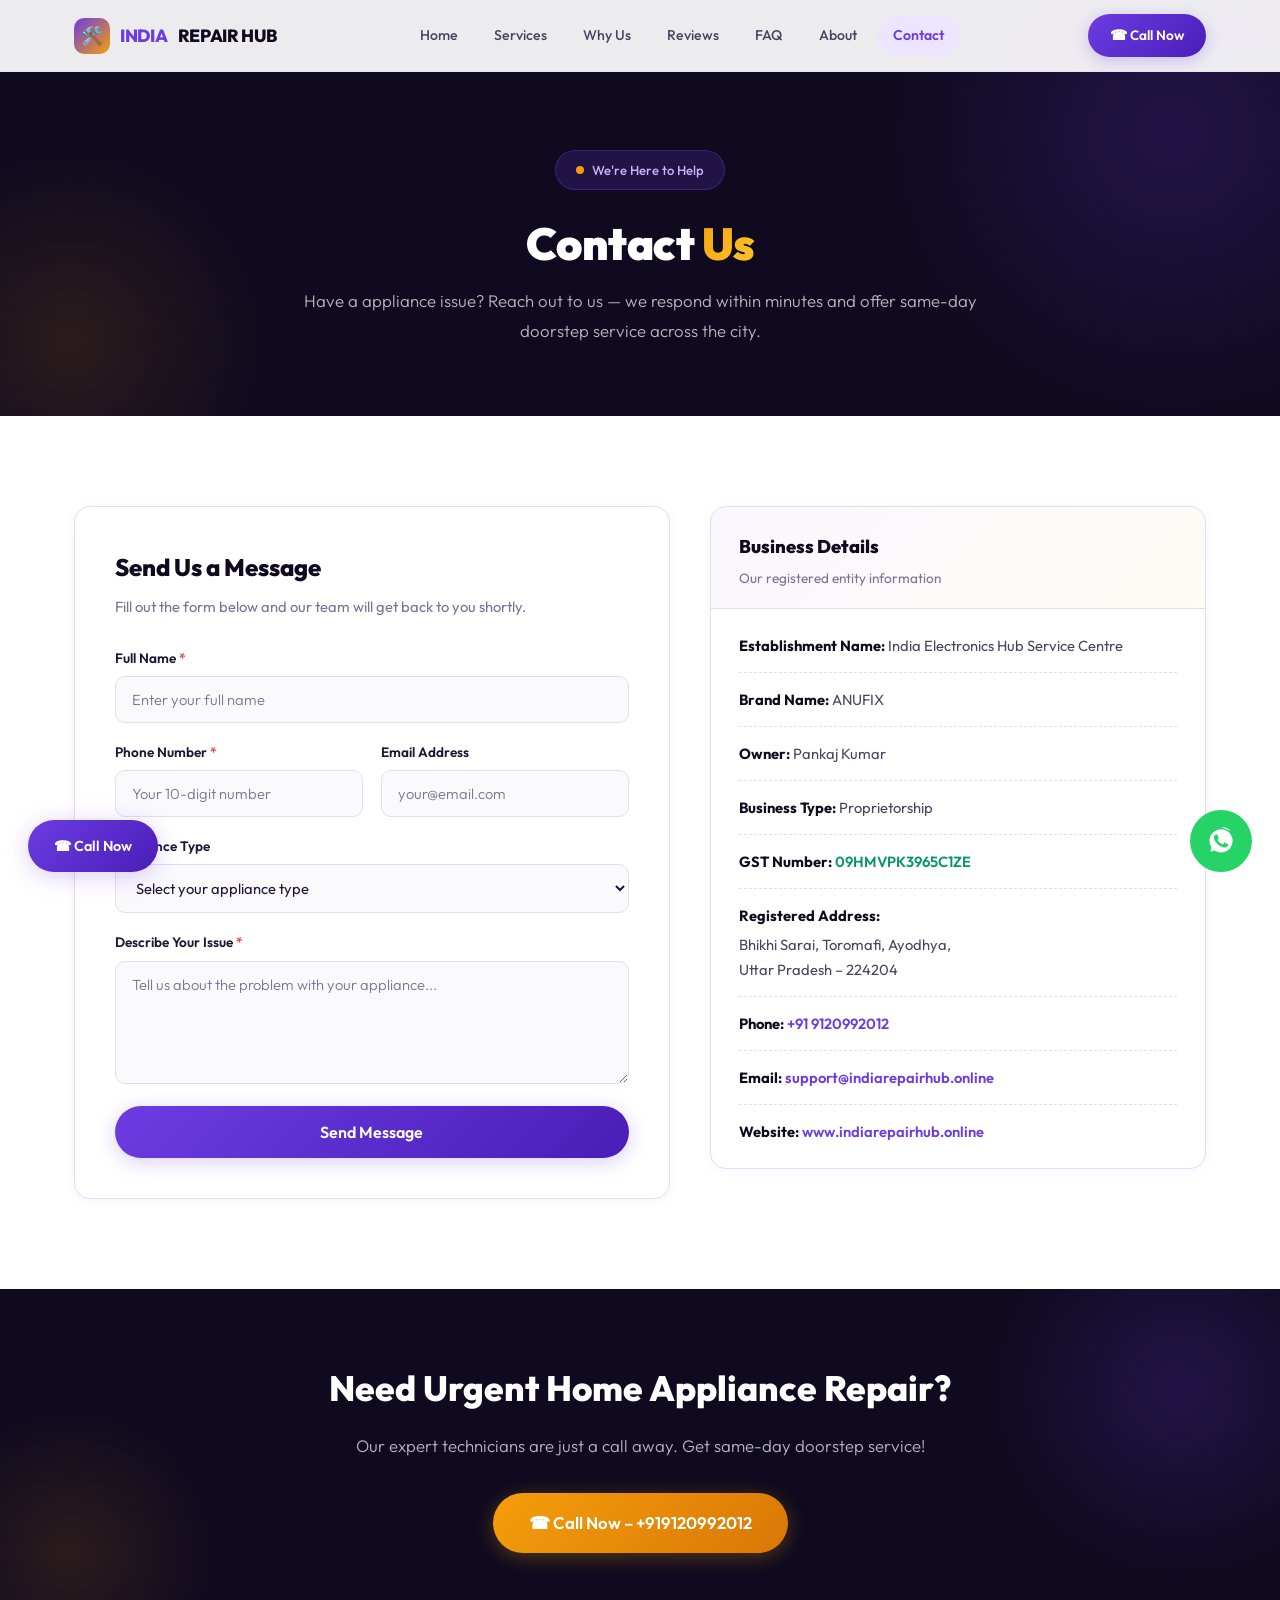
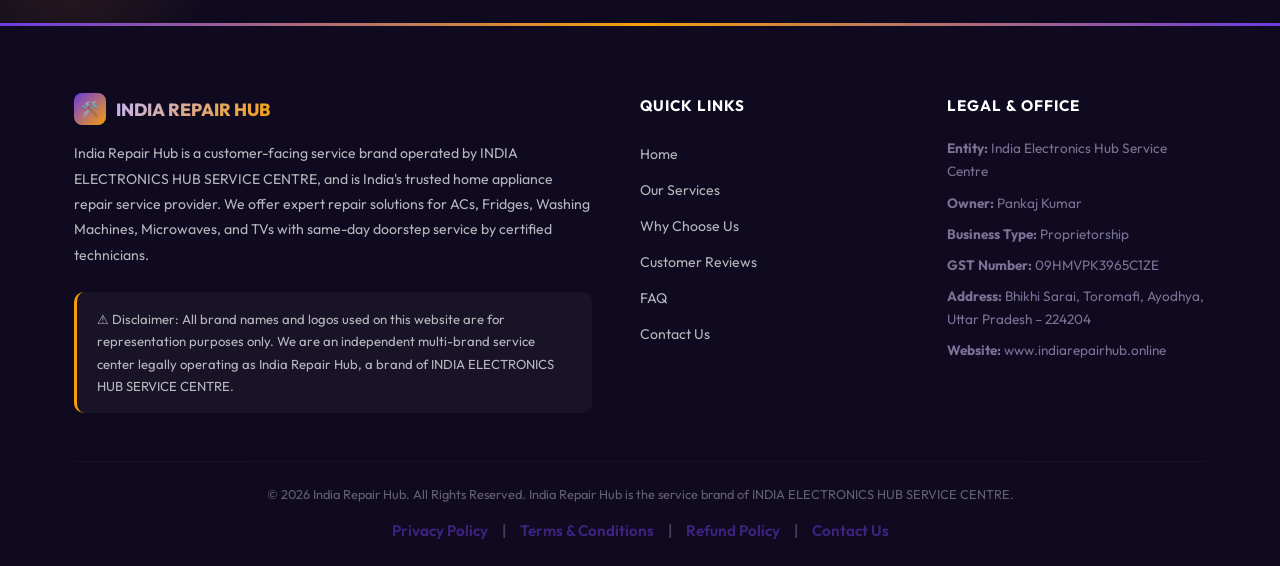
==== commit f4aff12a: "Update location, contact information, and replace service cards" ====
--- a/contact.html
+++ b/contact.html
@@ -3,9 +3,9 @@
 <head>
 <meta charset="UTF-8">
 <meta name="viewport" content="width=device-width, initial-scale=1.0">
-<title>Contact Us – India Repair Hub | Home Appliance Repair Service in Lucknow</title>
-<meta name="description" content="Get in touch with India Repair Hub for expert home appliance repair in Lucknow. Call +919120992012, WhatsApp us, or fill our contact form for same-day doorstep service.">
-<meta name="keywords" content="contact India Repair Hub, home appliance repair Lucknow contact, appliance service centre phone number, home appliance repair near me Lucknow">
+<title>Contact Us – India Repair Hub | Home Appliance Repair Service </title>
+<meta name="description" content="Get in touch with India Repair Hub for expert home appliance repair. Call +919120992012, WhatsApp us, or fill our contact form for same-day doorstep service.">
+<meta name="keywords" content="contact India Repair Hub, home appliance repair contact, appliance service centre phone number, home appliance repair near me">
 <link rel="stylesheet" href="style.css">
 <link rel="icon" type="image/svg+xml" href="data:image/svg+xml,<svg xmlns='http://www.w3.org/2000/svg' viewBox='0 0 100 100'><text y='.9em' font-size='90'>🛠️</text></svg>">
 </head>
@@ -13,237 +13,237 @@
 
 <!-- HEADER -->
 <header class="header" id="header">
-  <div class="header-inner">
-    <a href="index.html" class="logo">
-      <span class="logo-icon">🛠️</span>
-      INDIA <span>REPAIR HUB</span>
-    </a>
-    <nav class="nav" id="desktopNav">
-      <a href="index.html">Home</a>
-      <a href="index.html#services">Services</a>
-      <a href="index.html#why">Why Us</a>
-      <a href="index.html#reviews">Reviews</a>
-      <a href="index.html#faq">FAQ</a>
-      <a href="index.html#business-info">About</a>
-      <a href="contact.html" class="active">Contact</a>
-    </nav>
-    <a href="tel:+919120992012" class="header-cta" id="headerCallBtn">&#9742; Call Now</a>
-    <button class="menu-toggle" id="menuToggle" aria-label="Open menu">&#9776;</button>
-  </div>
+ <div class="header-inner">
+  <a href="index.html" class="logo">
+   <span class="logo-icon">🛠️</span>
+   INDIA <span>REPAIR HUB</span>
+  </a>
+  <nav class="nav" id="desktopNav">
+   <a href="index.html">Home</a>
+   <a href="index.html#services">Services</a>
+   <a href="index.html#why">Why Us</a>
+   <a href="index.html#reviews">Reviews</a>
+   <a href="index.html#faq">FAQ</a>
+   <a href="index.html#business-info">About</a>
+   <a href="contact.html" class="active">Contact</a>
+  </nav>
+  <a href="tel:+919120992012" class="header-cta" id="headerCallBtn">&#9742; Call Now</a>
+  <button class="menu-toggle" id="menuToggle" aria-label="Open menu">&#9776;</button>
+ </div>
 </header>
 
 <!-- MOBILE NAV -->
 <div class="mobile-nav" id="mobileNav">
-  <button class="close-btn" id="closeNav" aria-label="Close menu">&times;</button>
-  <a href="index.html">Home</a>
-  <a href="index.html#services">Services</a>
-  <a href="index.html#why">Why Us</a>
-  <a href="index.html#reviews">Reviews</a>
-  <a href="index.html#faq">FAQ</a>
-  <a href="index.html#business-info">About</a>
-      <a href="contact.html">Contact</a>
-  <a href="tel:+919120992012" class="mobile-phone-btn">&#9742; Call +919120992012</a>
+ <button class="close-btn" id="closeNav" aria-label="Close menu">&times;</button>
+ <a href="index.html">Home</a>
+ <a href="index.html#services">Services</a>
+ <a href="index.html#why">Why Us</a>
+ <a href="index.html#reviews">Reviews</a>
+ <a href="index.html#faq">FAQ</a>
+ <a href="index.html#business-info">About</a>
+   <a href="contact.html">Contact</a>
+ <a href="tel:+919120992012" class="mobile-phone-btn">&#9742; Call +919120992012</a>
 </div>
 
 <!-- PAGE HERO -->
 <section class="page-hero">
-  <div class="container">
-    <div class="page-hero-content">
-      <div class="hero-badge">
-        <span class="badge-dot"></span>
-        We're Here to Help
-      </div>
-      <h1>Contact <span class="highlight">Us</span></h1>
-      <p>Have a appliance issue? Reach out to us — we respond within minutes and offer same-day doorstep service across Lucknow.</p>
-    </div>
-  </div>
+ <div class="container">
+  <div class="page-hero-content">
+   <div class="hero-badge">
+    <span class="badge-dot"></span>
+    We're Here to Help
+   </div>
+   <h1>Contact <span class="highlight">Us</span></h1>
+   <p>Have a appliance issue? Reach out to us — we respond within minutes and offer same-day doorstep service across the city.</p>
+  </div>
+ </div>
 </section>
 
 <!-- CONTACT CONTENT -->
 <section class="section" id="contactContent">
-  <div class="container">
-    <div class="contact-page-grid">
-      <!-- Contact Form -->
-      <div class="contact-form-wrapper">
-        <div class="form-header">
-          <h2>Send Us a Message</h2>
-          <p>Fill out the form below and our team will get back to you shortly.</p>
-        </div>
-        <form class="contact-form" id="contactForm" onsubmit="handleFormSubmit(event)">
-          <div class="form-group">
-            <label for="fullName">Full Name <span class="required">*</span></label>
-            <input type="text" id="fullName" name="fullName" placeholder="Enter your full name" required>
-          </div>
-          <div class="form-row">
-            <div class="form-group">
-              <label for="phone">Phone Number <span class="required">*</span></label>
-              <input type="tel" id="phone" name="phone" placeholder="Your 10-digit number" required pattern="[0-9]{10}">
-            </div>
-            <div class="form-group">
-              <label for="email">Email Address</label>
-              <input type="email" id="email" name="email" placeholder="your@email.com">
-            </div>
-          </div>
-          <div class="form-group">
-            <label for="tvType">Appliance Type</label>
-            <select id="tvType" name="tvType">
-              <option value="">Select your appliance type</option>
-              <option value="AC">AC</option>
-              <option value="Refrigerator">Refrigerator</option>
-              <option value="Washing Machine">Washing Machine</option>
-              <option value="Microwave">Microwave</option>
-              <option value="TV">TV</option>
-              <option value="Other">Other</option>
-            </select>
-          </div>
-          <div class="form-group">
-            <label for="message">Describe Your Issue <span class="required">*</span></label>
-            <textarea id="message" name="message" rows="5" placeholder="Tell us about the problem with your appliance..." required></textarea>
-          </div>
-          <button type="submit" class="btn btn-violet form-submit-btn" id="formSubmitBtn">
-            <span class="btn-text">Send Message</span>
-            <span class="btn-loader" style="display:none">Sending...</span>
-          </button>
-        </form>
-        <div class="form-success" id="formSuccess" style="display:none">
-          <div class="success-icon">✅</div>
-          <h3>Message Sent Successfully!</h3>
-          <p>Our team will contact you within 30 minutes. For urgent requests, please call us directly.</p>
-        </div>
+ <div class="container">
+  <div class="contact-page-grid">
+   <!-- Contact Form -->
+   <div class="contact-form-wrapper">
+    <div class="form-header">
+     <h2>Send Us a Message</h2>
+     <p>Fill out the form below and our team will get back to you shortly.</p>
+    </div>
+    <form class="contact-form" id="contactForm" onsubmit="handleFormSubmit(event)">
+     <div class="form-group">
+      <label for="fullName">Full Name <span class="required">*</span></label>
+      <input type="text" id="fullName" name="fullName" placeholder="Enter your full name" required>
+     </div>
+     <div class="form-row">
+      <div class="form-group">
+       <label for="phone">Phone Number <span class="required">*</span></label>
+       <input type="tel" id="phone" name="phone" placeholder="Your 10-digit number" required pattern="[0-9]{10}">
       </div>
-
-      <!-- Contact Info Sidebar -->
-      <div class="contact-info-sidebar">
-        <div class="info-card">
-          <div class="info-card-header">
-            <h3>Business Details</h3>
-            <p>Our registered entity information</p>
-          </div>
-          <div style="padding: 24px 28px; font-size: 0.92rem; color: var(--text-mid); display: flex; flex-direction: column; gap: 14px;">
-            <div><strong style="color: var(--dark);">Establishment Name:</strong> India Electronics Hub Service Centre</div>
-            <hr style="border: none; border-top: 1px dashed var(--border);">
-            <div><strong style="color: var(--dark);">Brand Name:</strong> ANUFIX</div>
-            <hr style="border: none; border-top: 1px dashed var(--border);">
-            <div><strong style="color: var(--dark);">Owner:</strong> Pankaj Kumar</div>
-            <hr style="border: none; border-top: 1px dashed var(--border);">
-            <div><strong style="color: var(--dark);">Business Type:</strong> Proprietorship</div>
-            <hr style="border: none; border-top: 1px dashed var(--border);">
-            <div><strong style="color: var(--dark);">GST Number:</strong> <span style="color: #059669; font-weight: 600;">09HMVPK3965C1ZE</span></div>
-            <hr style="border: none; border-top: 1px dashed var(--border);">
-            <div>
-              <strong style="color: var(--dark); display: block; margin-bottom: 4px;">Registered Address:</strong>
-              <span style="line-height: 1.5;">Bhikhi Sarai, Toromafi, Ayodhya,<br>Uttar Pradesh – 224204</span>
-            </div>
-            <hr style="border: none; border-top: 1px dashed var(--border);">
-            <div><strong style="color: var(--dark);">Phone:</strong> <a href="tel:+919120992012" style="color: var(--primary); text-decoration: none; font-weight: 600;">+91 9120992012</a></div>
-            <hr style="border: none; border-top: 1px dashed var(--border);">
-            <div><strong style="color: var(--dark);">Email:</strong> <a href="mailto:support@indiarepairhub.online" style="color: var(--primary); text-decoration: none; font-weight: 600;">support@indiarepairhub.online</a></div>
-            <hr style="border: none; border-top: 1px dashed var(--border);">
-            <div><strong style="color: var(--dark);">Website:</strong> <a href="http://www.indiarepairhub.online" style="color: var(--primary); text-decoration: none; font-weight: 600;">www.indiarepairhub.online</a></div>
-          </div>
-        </div>
+      <div class="form-group">
+       <label for="email">Email Address</label>
+       <input type="email" id="email" name="email" placeholder="your@email.com">
       </div>
-    </div>
-  </div>
+     </div>
+     <div class="form-group">
+      <label for="tvType">Appliance Type</label>
+      <select id="tvType" name="tvType">
+       <option value="">Select your appliance type</option>
+       <option value="AC">AC</option>
+       <option value="Refrigerator">Refrigerator</option>
+       <option value="Washing Machine">Washing Machine</option>
+       <option value="Microwave">Microwave</option>
+       <option value="TV">TV</option>
+       <option value="Other">Other</option>
+      </select>
+     </div>
+     <div class="form-group">
+      <label for="message">Describe Your Issue <span class="required">*</span></label>
+      <textarea id="message" name="message" rows="5" placeholder="Tell us about the problem with your appliance..." required></textarea>
+     </div>
+     <button type="submit" class="btn btn-violet form-submit-btn" id="formSubmitBtn">
+      <span class="btn-text">Send Message</span>
+      <span class="btn-loader" style="display:none">Sending...</span>
+     </button>
+    </form>
+    <div class="form-success" id="formSuccess" style="display:none">
+     <div class="success-icon">✅</div>
+     <h3>Message Sent Successfully!</h3>
+     <p>Our team will contact you within 30 minutes. For urgent requests, please call us directly.</p>
+    </div>
+   </div>
+
+   <!-- Contact Info Sidebar -->
+   <div class="contact-info-sidebar">
+    <div class="info-card">
+     <div class="info-card-header">
+      <h3>Business Details</h3>
+      <p>Our registered entity information</p>
+     </div>
+     <div style="padding: 24px 28px; font-size: 0.92rem; color: var(--text-mid); display: flex; flex-direction: column; gap: 14px;">
+      <div><strong style="color: var(--dark);">Establishment Name:</strong> India Electronics Hub Service Centre</div>
+      <hr style="border: none; border-top: 1px dashed var(--border);">
+      <div><strong style="color: var(--dark);">Brand Name:</strong> ANUFIX</div>
+      <hr style="border: none; border-top: 1px dashed var(--border);">
+      <div><strong style="color: var(--dark);">Owner:</strong> Pankaj Kumar</div>
+      <hr style="border: none; border-top: 1px dashed var(--border);">
+      <div><strong style="color: var(--dark);">Business Type:</strong> Proprietorship</div>
+      <hr style="border: none; border-top: 1px dashed var(--border);">
+      <div><strong style="color: var(--dark);">GST Number:</strong> <span style="color: #059669; font-weight: 600;">09HMVPK3965C1ZE</span></div>
+      <hr style="border: none; border-top: 1px dashed var(--border);">
+      <div>
+       <strong style="color: var(--dark); display: block; margin-bottom: 4px;">Registered Address:</strong>
+       <span style="line-height: 1.5;">Bhikhi Sarai, Toromafi, Ayodhya,<br>Uttar Pradesh – 224204</span>
+      </div>
+      <hr style="border: none; border-top: 1px dashed var(--border);">
+      <div><strong style="color: var(--dark);">Phone:</strong> <a href="tel:+919120992012" style="color: var(--primary); text-decoration: none; font-weight: 600;">+91 9120992012</a></div>
+      <hr style="border: none; border-top: 1px dashed var(--border);">
+      <div><strong style="color: var(--dark);">Email:</strong> <a href="mailto:support@indiarepairhub.online" style="color: var(--primary); text-decoration: none; font-weight: 600;">support@indiarepairhub.online</a></div>
+      <hr style="border: none; border-top: 1px dashed var(--border);">
+      <div><strong style="color: var(--dark);">Website:</strong> <a href="http://www.indiarepairhub.online" style="color: var(--primary); text-decoration: none; font-weight: 600;">www.indiarepairhub.online</a></div>
+     </div>
+    </div>
+   </div>
+  </div>
+ </div>
 </section>
 
 <!-- CTA BANNER -->
 <section class="cta-banner" id="ctaBanner">
-  <div class="container">
-    <h2>Need Urgent Home Appliance Repair in Lucknow?</h2>
-    <p>Our expert technicians are just a call away. Get same-day doorstep service!</p>
-    <a href="tel:+919120992012" class="btn btn-primary" style="font-size:1.05rem;padding:16px 36px" id="ctaCallBtn">&#9742; Call Now – +919120992012</a>
-  </div>
+ <div class="container">
+  <h2>Need Urgent Home Appliance Repair?</h2>
+  <p>Our expert technicians are just a call away. Get same-day doorstep service!</p>
+  <a href="tel:+919120992012" class="btn btn-primary" style="font-size:1.05rem;padding:16px 36px" id="ctaCallBtn">&#9742; Call Now – +919120992012</a>
+ </div>
 </section>
 
 <!-- FOOTER -->
 <footer class="footer" id="siteFooter">
-  <div class="container">
-    <div class="footer-grid">
-      <div>
-        <div class="footer-logo">
-          <span class="fl-icon">🛠️</span>
-          <span class="fl-text">INDIA <span>REPAIR HUB</span></span>
-        </div>
-        <p class="footer-about">India Repair Hub is a customer-facing service brand operated by INDIA ELECTRONICS HUB SERVICE CENTRE, and is Lucknow's trusted home appliance repair service provider. We offer expert repair solutions for ACs, Fridges, Washing Machines, Microwaves, and TVs with same-day doorstep service by certified technicians.</p>
-        <div class="footer-disclaimer">⚠ Disclaimer: All brand names and logos used on this website are for representation purposes only. We are an independent multi-brand service center legally operating as India Repair Hub, a brand of INDIA ELECTRONICS HUB SERVICE CENTRE.</div>
-      </div>
-      <div>
-        <h4>Quick Links</h4>
-        <div class="footer-links">
-          <a href="index.html#home">Home</a>
-          <a href="index.html#services">Our Services</a>
-          <a href="index.html#why">Why Choose Us</a>
-          <a href="index.html#reviews">Customer Reviews</a>
-          <a href="index.html#faq">FAQ</a>
-          <a href="contact.html">Contact Us</a>
-        </div>
-      </div>
-      <div>
-        <h4>Legal & Office</h4>
-        <div style="font-size: 0.85rem; color: var(--text-light); display: flex; flex-direction: column; gap: 8px;">
-          <div><strong>Entity:</strong> India Electronics Hub Service Centre</div>
-          <div><strong>Owner:</strong> Pankaj Kumar</div>
-          <div><strong>Business Type:</strong> Proprietorship</div>
-          <div><strong>GST Number:</strong> 09HMVPK3965C1ZE</div>
-          <div><strong>Address:</strong> Bhikhi Sarai, Toromafi, Ayodhya, Uttar Pradesh – 224204</div>
-          <div><strong>Website:</strong> www.indiarepairhub.online</div>
-        </div>
-      </div>
-    </div>
-    <div class="footer-bottom">
-      <div style="margin-bottom: 12px;">&copy; 2026 India Repair Hub. All Rights Reserved. India Repair Hub is the service brand of INDIA ELECTRONICS HUB SERVICE CENTRE.</div>
-      <div style="display: flex; justify-content: center; align-items: center; gap: 14px; flex-wrap: wrap; font-size: 0.95rem; font-weight: 600;">
-        <a href="privacy-policy.html" style="color: var(--primary); text-decoration: none;" onmouseover="this.style.color='var(--primary-dark)'" onmouseout="this.style.color='var(--primary)'">Privacy Policy</a>
-        <span style="color: var(--text-light);">|</span>
-        <a href="terms-and-conditions.html" style="color: var(--primary); text-decoration: none;" onmouseover="this.style.color='var(--primary-dark)'" onmouseout="this.style.color='var(--primary)'">Terms & Conditions</a>
-        <span style="color: var(--text-light);">|</span>
-        <a href="refund-policy.html" style="color: var(--primary); text-decoration: none;" onmouseover="this.style.color='var(--primary-dark)'" onmouseout="this.style.color='var(--primary)'">Refund Policy</a>
-        <span style="color: var(--text-light);">|</span>
-        <a href="contact.html" style="color: var(--primary); text-decoration: none;" onmouseover="this.style.color='var(--primary-dark)'" onmouseout="this.style.color='var(--primary)'">Contact Us</a>
-      </div>
-    </div>
-  </div>
+ <div class="container">
+  <div class="footer-grid">
+   <div>
+    <div class="footer-logo">
+     <span class="fl-icon">🛠️</span>
+     <span class="fl-text">INDIA <span>REPAIR HUB</span></span>
+    </div>
+    <p class="footer-about">India Repair Hub is a customer-facing service brand operated by INDIA ELECTRONICS HUB SERVICE CENTRE, and is India's trusted home appliance repair service provider. We offer expert repair solutions for ACs, Fridges, Washing Machines, Microwaves, and TVs with same-day doorstep service by certified technicians.</p>
+    <div class="footer-disclaimer">⚠ Disclaimer: All brand names and logos used on this website are for representation purposes only. We are an independent multi-brand service center legally operating as India Repair Hub, a brand of INDIA ELECTRONICS HUB SERVICE CENTRE.</div>
+   </div>
+   <div>
+    <h4>Quick Links</h4>
+    <div class="footer-links">
+     <a href="index.html#home">Home</a>
+     <a href="index.html#services">Our Services</a>
+     <a href="index.html#why">Why Choose Us</a>
+     <a href="index.html#reviews">Customer Reviews</a>
+     <a href="index.html#faq">FAQ</a>
+     <a href="contact.html">Contact Us</a>
+    </div>
+   </div>
+   <div>
+    <h4>Legal & Office</h4>
+    <div style="font-size: 0.85rem; color: var(--text-light); display: flex; flex-direction: column; gap: 8px;">
+     <div><strong>Entity:</strong> India Electronics Hub Service Centre</div>
+     <div><strong>Owner:</strong> Pankaj Kumar</div>
+     <div><strong>Business Type:</strong> Proprietorship</div>
+     <div><strong>GST Number:</strong> 09HMVPK3965C1ZE</div>
+     <div><strong>Address:</strong> Bhikhi Sarai, Toromafi, Ayodhya, Uttar Pradesh – 224204</div>
+     <div><strong>Website:</strong> www.indiarepairhub.online</div>
+    </div>
+   </div>
+  </div>
+  <div class="footer-bottom">
+   <div style="margin-bottom: 12px;">&copy; 2026 India Repair Hub. All Rights Reserved. India Repair Hub is the service brand of INDIA ELECTRONICS HUB SERVICE CENTRE.</div>
+   <div style="display: flex; justify-content: center; align-items: center; gap: 14px; flex-wrap: wrap; font-size: 0.95rem; font-weight: 600;">
+    <a href="privacy-policy.html" style="color: var(--primary); text-decoration: none;" onmouseover="this.style.color='var(--primary-dark)'" onmouseout="this.style.color='var(--primary)'">Privacy Policy</a>
+    <span style="color: var(--text-light);">|</span>
+    <a href="terms-and-conditions.html" style="color: var(--primary); text-decoration: none;" onmouseover="this.style.color='var(--primary-dark)'" onmouseout="this.style.color='var(--primary)'">Terms & Conditions</a>
+    <span style="color: var(--text-light);">|</span>
+    <a href="refund-policy.html" style="color: var(--primary); text-decoration: none;" onmouseover="this.style.color='var(--primary-dark)'" onmouseout="this.style.color='var(--primary)'">Refund Policy</a>
+    <span style="color: var(--text-light);">|</span>
+    <a href="contact.html" style="color: var(--primary); text-decoration: none;" onmouseover="this.style.color='var(--primary-dark)'" onmouseout="this.style.color='var(--primary)'">Contact Us</a>
+   </div>
+  </div>
+ </div>
 </footer>
 
 <!-- FLOATING BUTTONS -->
-<a href="https://wa.me/919120992012?text=Hi%2C%20I%20need%20home%20appliance%20repair%20service%20in%20Lucknow" target="_blank" class="floating-whatsapp" aria-label="WhatsApp" id="floatingWa">
-  <svg width="28" height="28" viewBox="0 0 24 24" fill="white"><path d="M17.472 14.382c-.297-.149-1.758-.867-2.03-.967-.273-.099-.471-.148-.67.15-.197.297-.767.966-.94 1.164-.173.199-.347.223-.644.075-.297-.15-1.255-.463-2.39-1.475-.883-.788-1.48-1.761-1.653-2.059-.173-.297-.018-.458.13-.606.134-.133.298-.347.446-.52.149-.174.198-.298.298-.497.099-.198.05-.371-.025-.52-.075-.149-.669-1.612-.916-2.207-.242-.579-.487-.5-.669-.51-.173-.008-.371-.01-.57-.01-.198 0-.52.074-.792.372-.272.297-1.04 1.016-1.04 2.479 0 1.462 1.065 2.875 1.213 3.074.149.198 2.096 3.2 5.077 4.487.709.306 1.262.489 1.694.625.712.227 1.36.195 1.871.118.571-.085 1.758-.719 2.006-1.413.248-.694.248-1.289.173-1.413-.074-.124-.272-.198-.57-.347m-5.421 7.403h-.004a9.87 9.87 0 01-5.031-1.378l-.361-.214-3.741.982.998-3.648-.235-.374a9.86 9.86 0 01-1.51-5.26c.001-5.45 4.436-9.884 9.888-9.884 2.64 0 5.122 1.03 6.988 2.898a9.825 9.825 0 012.893 6.994c-.003 5.45-4.437 9.884-9.885 9.884m8.413-18.297A11.815 11.815 0 0012.05 0C5.495 0 .16 5.335.157 11.892c0 2.096.547 4.142 1.588 5.945L.057 24l6.305-1.654a11.882 11.882 0 005.683 1.448h.005c6.554 0 11.89-5.335 11.893-11.893a11.821 11.821 0 00-3.48-8.413z"/></svg>
+<a href="https://wa.me/919120992012?text=Hi%2C%20I%20need%20home%20appliance%20repair%20service" target="_blank" class="floating-whatsapp" aria-label="WhatsApp" id="floatingWa">
+ <svg width="28" height="28" viewBox="0 0 24 24" fill="white"><path d="M17.472 14.382c-.297-.149-1.758-.867-2.03-.967-.273-.099-.471-.148-.67.15-.197.297-.767.966-.94 1.164-.173.199-.347.223-.644.075-.297-.15-1.255-.463-2.39-1.475-.883-.788-1.48-1.761-1.653-2.059-.173-.297-.018-.458.13-.606.134-.133.298-.347.446-.52.149-.174.198-.298.298-.497.099-.198.05-.371-.025-.52-.075-.149-.669-1.612-.916-2.207-.242-.579-.487-.5-.669-.51-.173-.008-.371-.01-.57-.01-.198 0-.52.074-.792.372-.272.297-1.04 1.016-1.04 2.479 0 1.462 1.065 2.875 1.213 3.074.149.198 2.096 3.2 5.077 4.487.709.306 1.262.489 1.694.625.712.227 1.36.195 1.871.118.571-.085 1.758-.719 2.006-1.413.248-.694.248-1.289.173-1.413-.074-.124-.272-.198-.57-.347m-5.421 7.403h-.004a9.87 9.87 0 01-5.031-1.378l-.361-.214-3.741.982.998-3.648-.235-.374a9.86 9.86 0 01-1.51-5.26c.001-5.45 4.436-9.884 9.888-9.884 2.64 0 5.122 1.03 6.988 2.898a9.825 9.825 0 012.893 6.994c-.003 5.45-4.437 9.884-9.885 9.884m8.413-18.297A11.815 11.815 0 0012.05 0C5.495 0.16 5.335.157 11.892c0 2.096.547 4.142 1.588 5.945L.057 24l6.305-1.654a11.882 11.882 0 005.683 1.448h.005c6.554 0 11.89-5.335 11.893-11.893a11.821 11.821 0 00-3.48-8.413z"/></svg>
 </a>
 <a href="tel:+919120992012" class="floating-call" id="floatingCall">&#9742; Call Now</a>
 
 <script>
 // Sticky header
 window.addEventListener("scroll", function() {
-  document.getElementById("header").classList.toggle("scrolled", window.scrollY > 50);
+ document.getElementById("header").classList.toggle("scrolled", window.scrollY > 50);
 });
 
 // Mobile nav
 document.getElementById("menuToggle").addEventListener("click", function() {
-  document.getElementById("mobileNav").classList.add("open");
+ document.getElementById("mobileNav").classList.add("open");
 });
 document.getElementById("closeNav").addEventListener("click", function() {
-  document.getElementById("mobileNav").classList.remove("open");
+ document.getElementById("mobileNav").classList.remove("open");
 });
 document.querySelectorAll('.mobile-nav a:not(.close-btn):not(.mobile-phone-btn)').forEach(function(link) {
-  link.addEventListener('click', function() {
-    document.getElementById('mobileNav').classList.remove('open');
-  });
+ link.addEventListener('click', function() {
+  document.getElementById('mobileNav').classList.remove('open');
+ });
 });
 
 // Form submit handler
 function handleFormSubmit(e) {
-  e.preventDefault();
-  var btn = document.getElementById('formSubmitBtn');
-  btn.querySelector('.btn-text').style.display = 'none';
-  btn.querySelector('.btn-loader').style.display = 'inline';
-  btn.disabled = true;
-  
-  setTimeout(function() {
-    document.getElementById('contactForm').style.display = 'none';
-    document.querySelector('.form-header').style.display = 'none';
-    document.getElementById('formSuccess').style.display = 'block';
-  }, 1500);
+ e.preventDefault();
+ var btn = document.getElementById('formSubmitBtn');
+ btn.querySelector('.btn-text').style.display = 'none';
+ btn.querySelector('.btn-loader').style.display = 'inline';
+ btn.disabled = true;
+ 
+ setTimeout(function() {
+  document.getElementById('contactForm').style.display = 'none';
+  document.querySelector('.form-header').style.display = 'none';
+  document.getElementById('formSuccess').style.display = 'block';
+ }, 1500);
 }
 </script>
 </body>
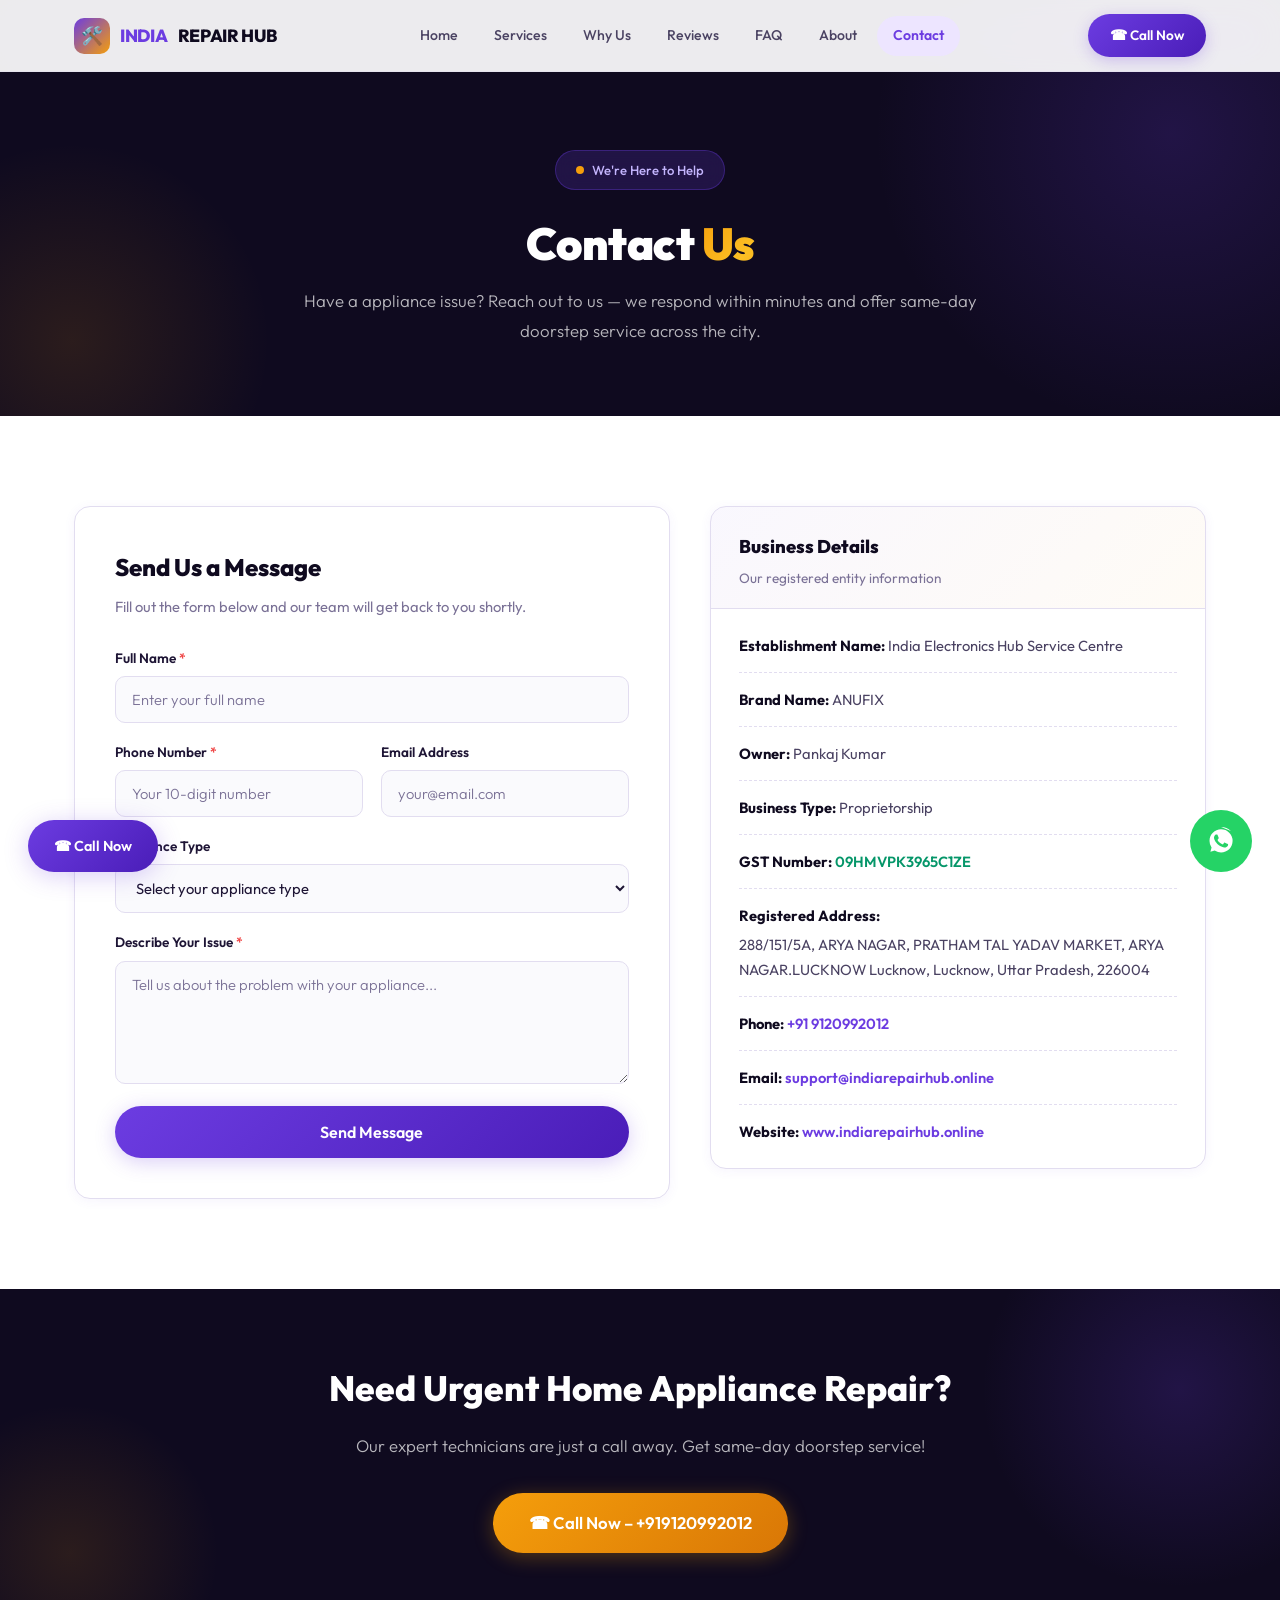
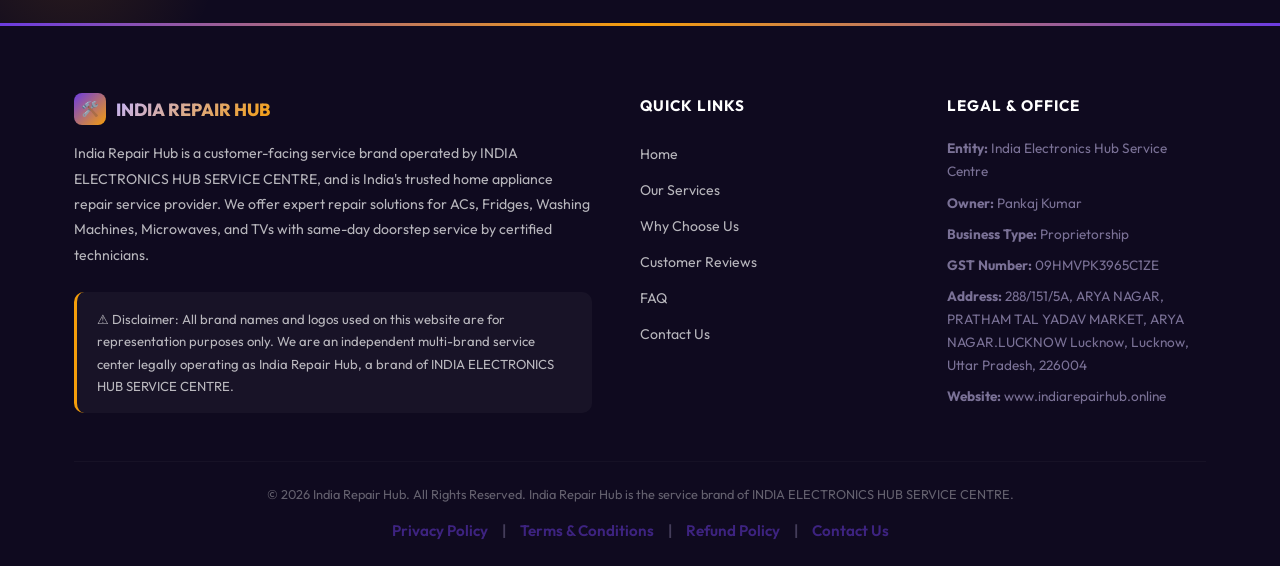
==== commit a5fc7f4b: "Update address to ARYA NAGAR, LUCKNOW" ====
--- a/contact.html
+++ b/contact.html
@@ -132,7 +132,7 @@
       <hr style="border: none; border-top: 1px dashed var(--border);">
       <div>
        <strong style="color: var(--dark); display: block; margin-bottom: 4px;">Registered Address:</strong>
-       <span style="line-height: 1.5;">Bhikhi Sarai, Toromafi, Ayodhya,<br>Uttar Pradesh – 224204</span>
+       <span style="line-height: 1.5;">288/151/5A, ARYA NAGAR, PRATHAM TAL YADAV MARKET, ARYA NAGAR.LUCKNOW Lucknow, Lucknow, Uttar Pradesh, 226004</span>
       </div>
       <hr style="border: none; border-top: 1px dashed var(--border);">
       <div><strong style="color: var(--dark);">Phone:</strong> <a href="tel:+919120992012" style="color: var(--primary); text-decoration: none; font-weight: 600;">+91 9120992012</a></div>
@@ -186,7 +186,7 @@
      <div><strong>Owner:</strong> Pankaj Kumar</div>
      <div><strong>Business Type:</strong> Proprietorship</div>
      <div><strong>GST Number:</strong> 09HMVPK3965C1ZE</div>
-     <div><strong>Address:</strong> Bhikhi Sarai, Toromafi, Ayodhya, Uttar Pradesh – 224204</div>
+     <div><strong>Address:</strong> 288/151/5A, ARYA NAGAR, PRATHAM TAL YADAV MARKET, ARYA NAGAR.LUCKNOW Lucknow, Lucknow, Uttar Pradesh, 226004</div>
      <div><strong>Website:</strong> www.indiarepairhub.online</div>
     </div>
    </div>
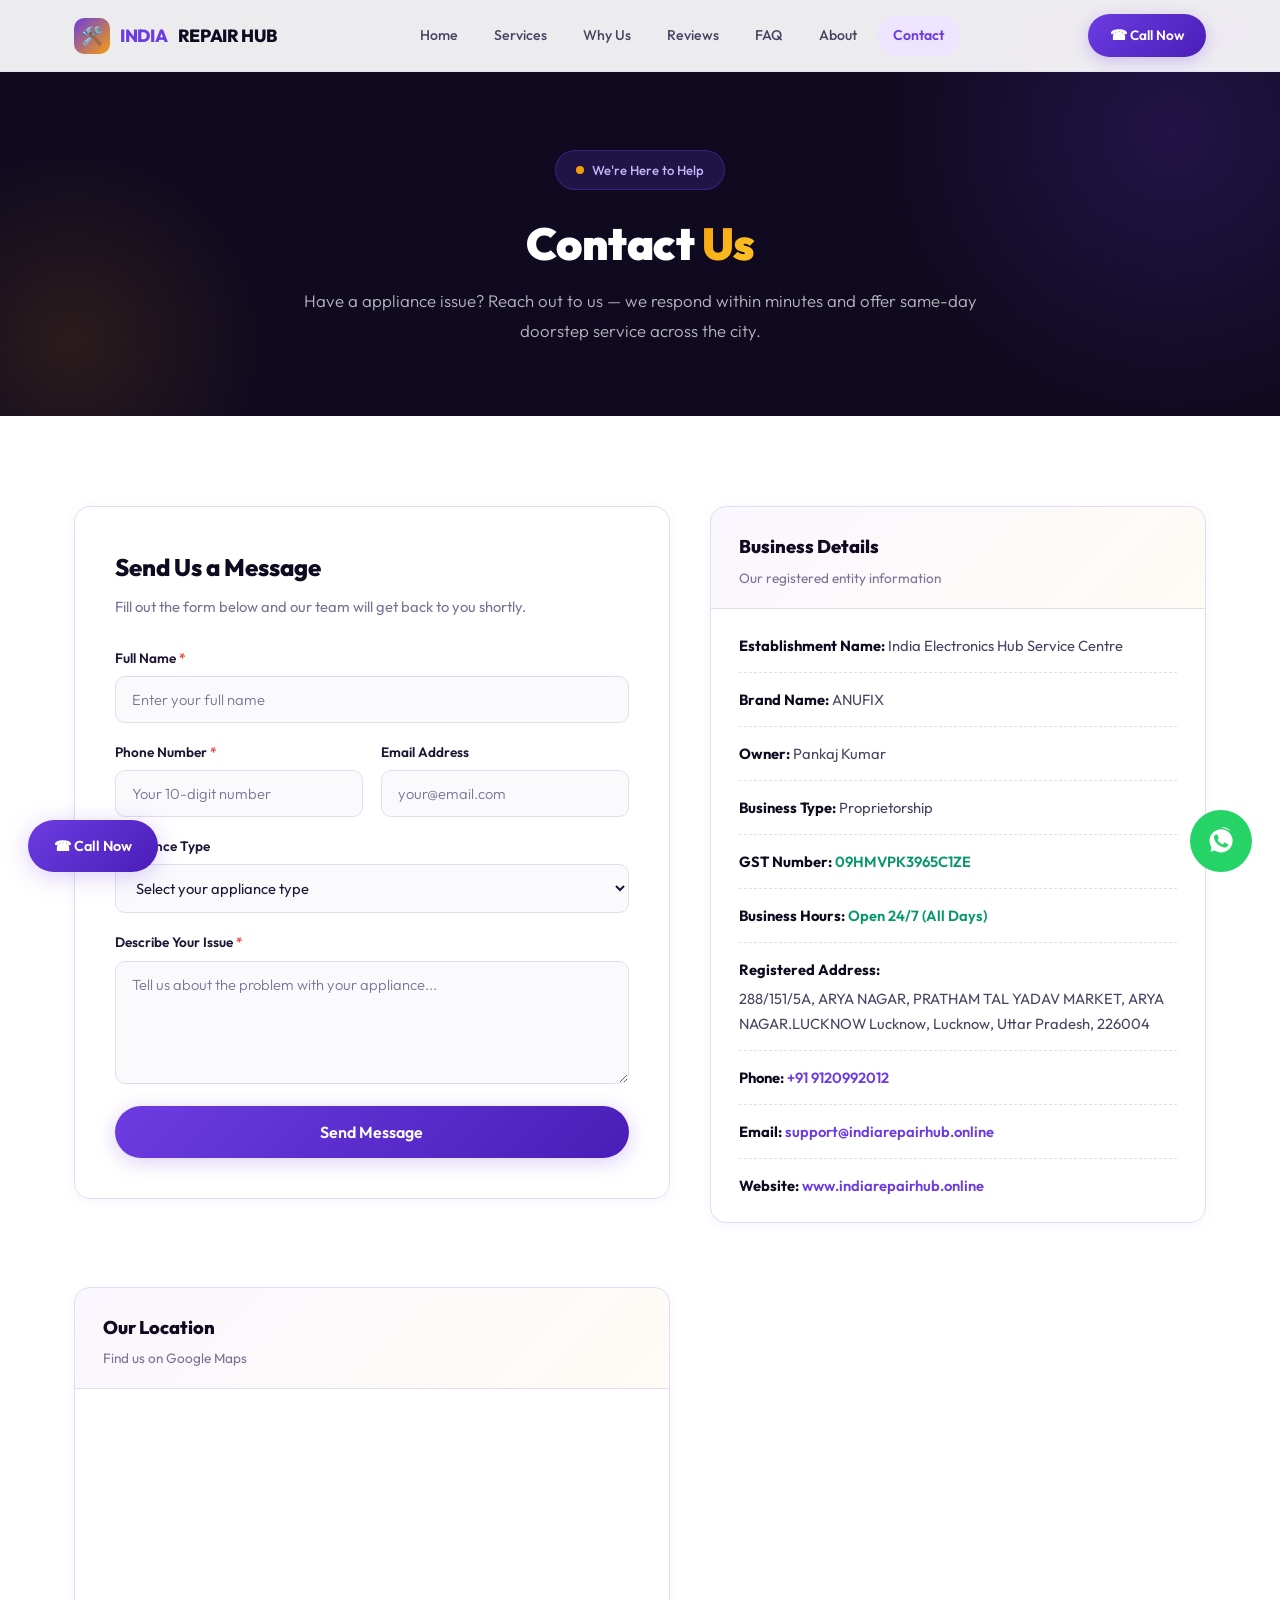
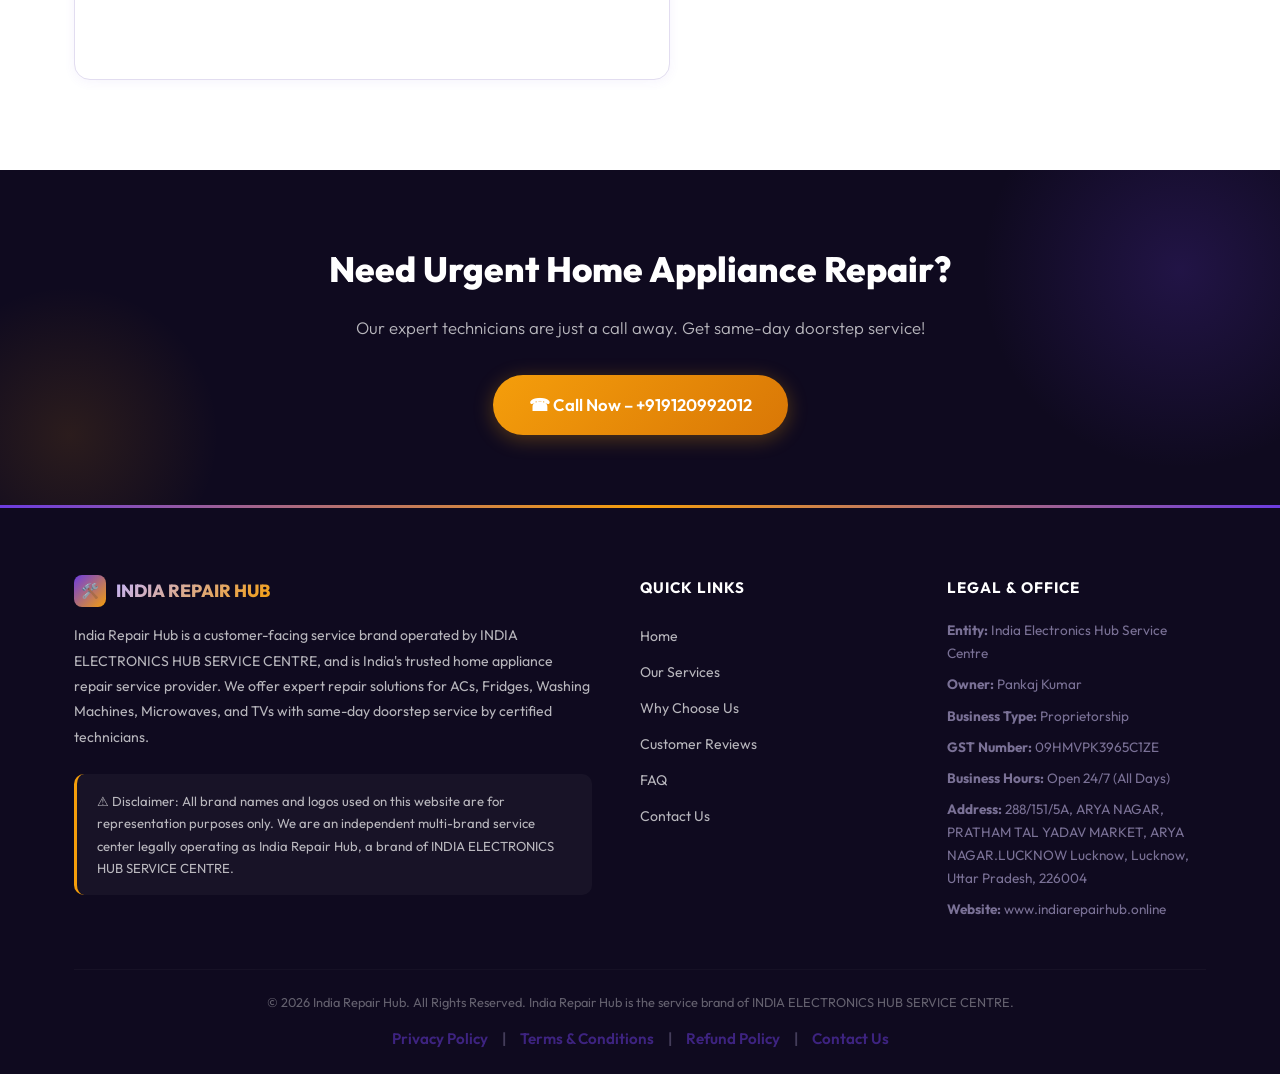
==== commit d8ec54ab: "Optimize for GBP verification and add keywords" ====
--- a/contact.html
+++ b/contact.html
@@ -5,9 +5,43 @@
 <meta name="viewport" content="width=device-width, initial-scale=1.0">
 <title>Contact Us – India Repair Hub | Home Appliance Repair Service </title>
 <meta name="description" content="Get in touch with India Repair Hub for expert home appliance repair. Call +919120992012, WhatsApp us, or fill our contact form for same-day doorstep service.">
-<meta name="keywords" content="contact India Repair Hub, home appliance repair contact, appliance service centre phone number, home appliance repair near me">
+<meta name="keywords" content="tv repair near me, Fridge repair near me, Refrigerator repair near me, Microwave repair near me, Washing machine repair near me, Dishwasher repair near me, Fridge repair, Refrigerator repair, Tv repair, Microwave oven repair, Washing machine repair, Dishwasher repair">
 <link rel="stylesheet" href="style.css">
 <link rel="icon" type="image/svg+xml" href="data:image/svg+xml,<svg xmlns='http://www.w3.org/2000/svg' viewBox='0 0 100 100'><text y='.9em' font-size='90'>🛠️</text></svg>">
+<script type="application/ld+json">
+{
+  "@context": "https://schema.org",
+  "@type": "HomeAndConstructionBusiness",
+  "name": "India Electronics Hub Service Centre",
+  "alternateName": "India Repair Hub",
+  "image": "https://www.indiarepairhub.online/icon.svg",
+  "@id": "https://www.indiarepairhub.online",
+  "url": "https://www.indiarepairhub.online",
+  "telephone": "+919120992012",
+  "address": {
+    "@type": "PostalAddress",
+    "streetAddress": "288/151/5A, ARYA NAGAR, PRATHAM TAL YADAV MARKET, ARYA NAGAR",
+    "addressLocality": "Lucknow",
+    "addressRegion": "Uttar Pradesh",
+    "postalCode": "226004",
+    "addressCountry": "IN"
+  },
+  "openingHoursSpecification": {
+    "@type": "OpeningHoursSpecification",
+    "dayOfWeek": [
+      "Monday",
+      "Tuesday",
+      "Wednesday",
+      "Thursday",
+      "Friday",
+      "Saturday",
+      "Sunday"
+    ],
+    "opens": "00:00",
+    "closes": "23:59"
+  }
+}
+</script>
 </head>
 <body>
 
@@ -130,6 +164,8 @@
       <hr style="border: none; border-top: 1px dashed var(--border);">
       <div><strong style="color: var(--dark);">GST Number:</strong> <span style="color: #059669; font-weight: 600;">09HMVPK3965C1ZE</span></div>
       <hr style="border: none; border-top: 1px dashed var(--border);">
+      <div><strong style="color: var(--dark);">Business Hours:</strong> <span style="color: #059669; font-weight: 600;">Open 24/7 (All Days)</span></div>
+      <hr style="border: none; border-top: 1px dashed var(--border);">
       <div>
        <strong style="color: var(--dark); display: block; margin-bottom: 4px;">Registered Address:</strong>
        <span style="line-height: 1.5;">288/151/5A, ARYA NAGAR, PRATHAM TAL YADAV MARKET, ARYA NAGAR.LUCKNOW Lucknow, Lucknow, Uttar Pradesh, 226004</span>
@@ -140,6 +176,16 @@
       <div><strong style="color: var(--dark);">Email:</strong> <a href="mailto:support@indiarepairhub.online" style="color: var(--primary); text-decoration: none; font-weight: 600;">support@indiarepairhub.online</a></div>
       <hr style="border: none; border-top: 1px dashed var(--border);">
       <div><strong style="color: var(--dark);">Website:</strong> <a href="http://www.indiarepairhub.online" style="color: var(--primary); text-decoration: none; font-weight: 600;">www.indiarepairhub.online</a></div>
+     </div>
+     </div>
+    </div>
+    <div class="info-card" style="margin-top: 24px;">
+     <div class="info-card-header">
+      <h3>Our Location</h3>
+      <p>Find us on Google Maps</p>
+     </div>
+     <div style="padding: 16px;">
+      <iframe src="https://www.google.com/maps/embed?pb=!1m18!1m12!1m3!1d14241.139943560731!2d80.91612052554746!3d26.831006509424613!2m3!1f0!2f0!3f0!3m2!1i1024!2i768!4f13.1!3m3!1m2!1s0x399bfd003eb09c31%3A0x67fa56a2bb036495!2sArya%20Nagar%2C%20Lucknow%2C%20Uttar%20Pradesh!5e0!3m2!1sen!2sin!4v1714567890123!5m2!1sen!2sin" width="100%" height="250" style="border:0; border-radius: 8px;" allowfullscreen="" loading="lazy" referrerpolicy="no-referrer-when-downgrade"></iframe>
      </div>
     </div>
    </div>
@@ -186,6 +232,7 @@
      <div><strong>Owner:</strong> Pankaj Kumar</div>
      <div><strong>Business Type:</strong> Proprietorship</div>
      <div><strong>GST Number:</strong> 09HMVPK3965C1ZE</div>
+     <div><strong>Business Hours:</strong> Open 24/7 (All Days)</div>
      <div><strong>Address:</strong> 288/151/5A, ARYA NAGAR, PRATHAM TAL YADAV MARKET, ARYA NAGAR.LUCKNOW Lucknow, Lucknow, Uttar Pradesh, 226004</div>
      <div><strong>Website:</strong> www.indiarepairhub.online</div>
     </div>
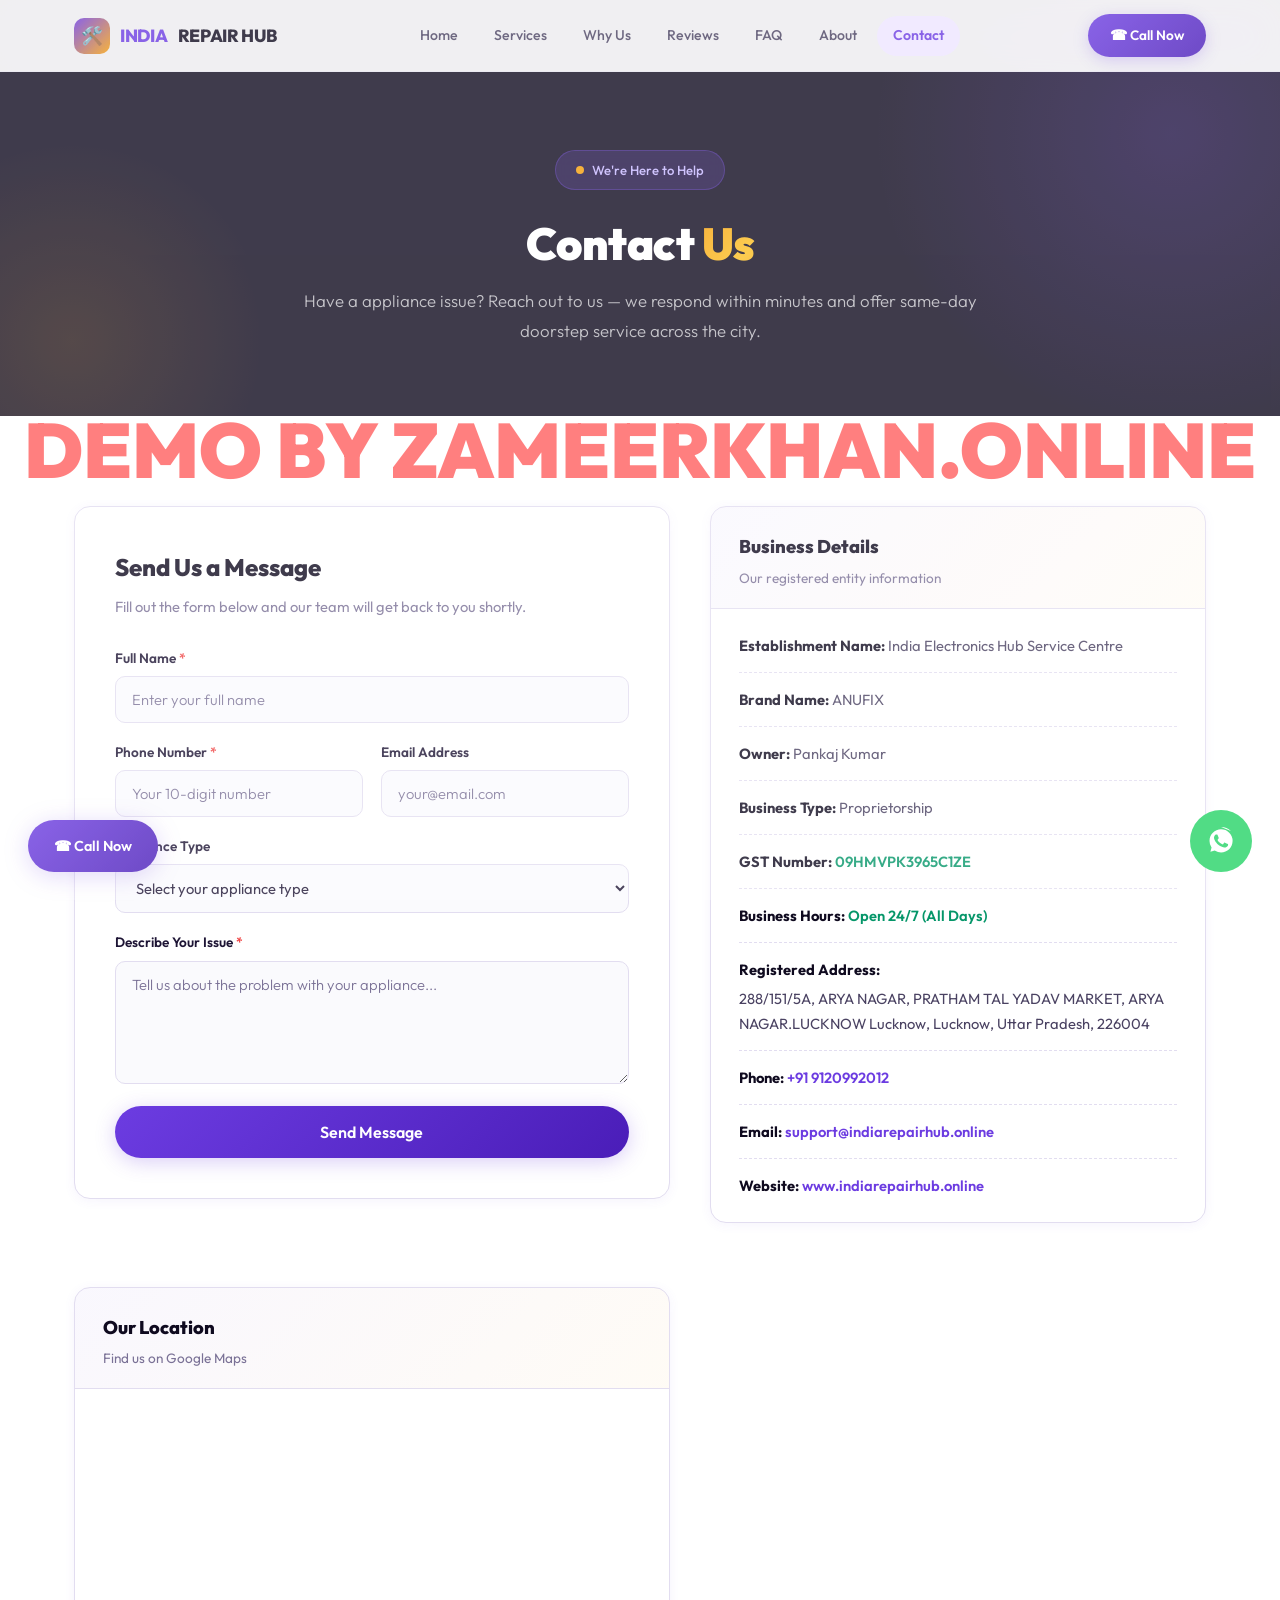
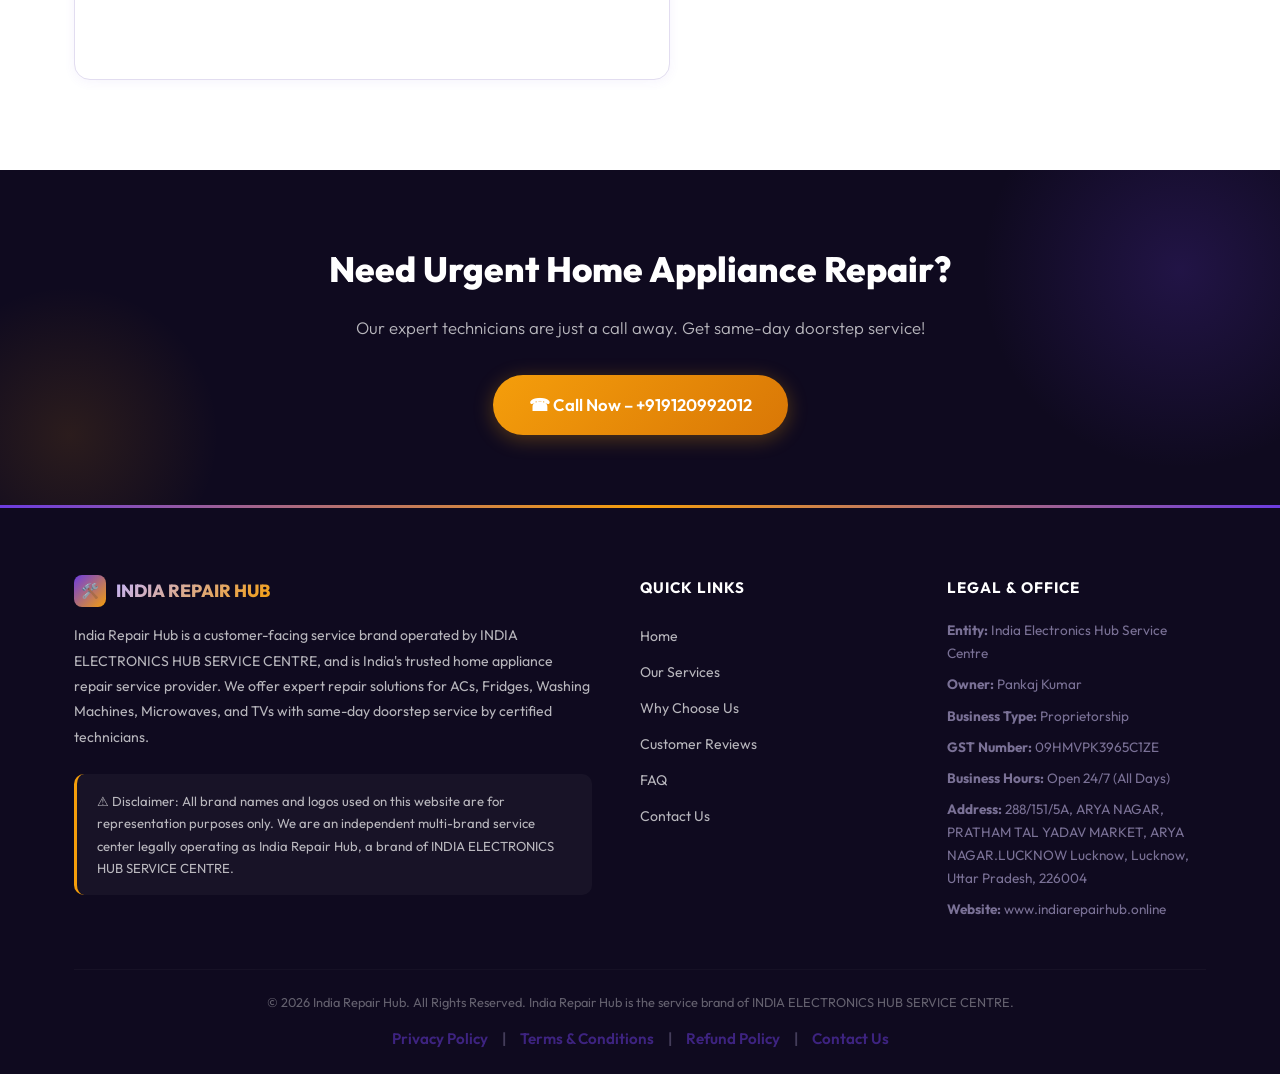
==== commit 0943745b: "Add watermark overlay and disable interactions" ====
--- a/contact.html
+++ b/contact.html
@@ -1,6 +1,15 @@
-<!DOCTYPE html>
+﻿<!DOCTYPE html>
 <html lang="en">
 <head>
+<!-- Google tag (gtag.js) -->
+<script async src="https://www.googletagmanager.com/gtag/js?id=AW-18298074596"></script>
+<script>
+  window.dataLayer = window.dataLayer || [];
+  function gtag(){dataLayer.push(arguments);}
+  gtag('js', new Date());
+
+  gtag('config', 'AW-18298074596');
+</script>
 <meta charset="UTF-8">
 <meta name="viewport" content="width=device-width, initial-scale=1.0">
 <title>Contact Us – India Repair Hub | Home Appliance Repair Service </title>
@@ -293,5 +302,5 @@
  }, 1500);
 }
 </script>
-</body>
+<div id="watermark-overlay"><a href="https://zameerkhan.online" target="_blank">DEMO BY ZAMEERKHAN.ONLINE</a></div></body>
 </html>
--- a/style.css
+++ b/style.css
@@ -993,3 +993,38 @@
 @keyframes shimmerBar {
   to { background-position: 200% center; }
 }
+
+/* WATERMARK AND INACCESSIBILITY OVERLAY */
+#watermark-overlay {
+  position: fixed;
+  top: 0;
+  left: 0;
+  width: 100vw;
+  height: 100vh;
+  background: rgba(255, 255, 255, 0.2);
+  display: flex;
+  align-items: center;
+  justify-content: center;
+  text-align: center;
+  z-index: 2147483647;
+  pointer-events: none; /* Allows scrolling on body */
+  padding: 20px;
+}
+
+#watermark-overlay a {
+  color: rgba(255, 0, 0, 0.5);
+  font-size: 6vw;
+  font-weight: 900;
+  text-transform: uppercase;
+  font-family: 'Outfit', sans-serif;
+  line-height: 1.2;
+  text-decoration: none;
+  pointer-events: all !important; /* Make the link itself clickable */
+  cursor: pointer !important;
+}
+
+/* Make interactive elements unclickable */
+a, button, input, select, textarea, form, .btn, .service-card, .brand-card, .faq-q, .mobile-phone-btn, .close-btn, .menu-toggle, .floating-whatsapp, .floating-call {
+  pointer-events: none !important;
+  cursor: default !important;
+}
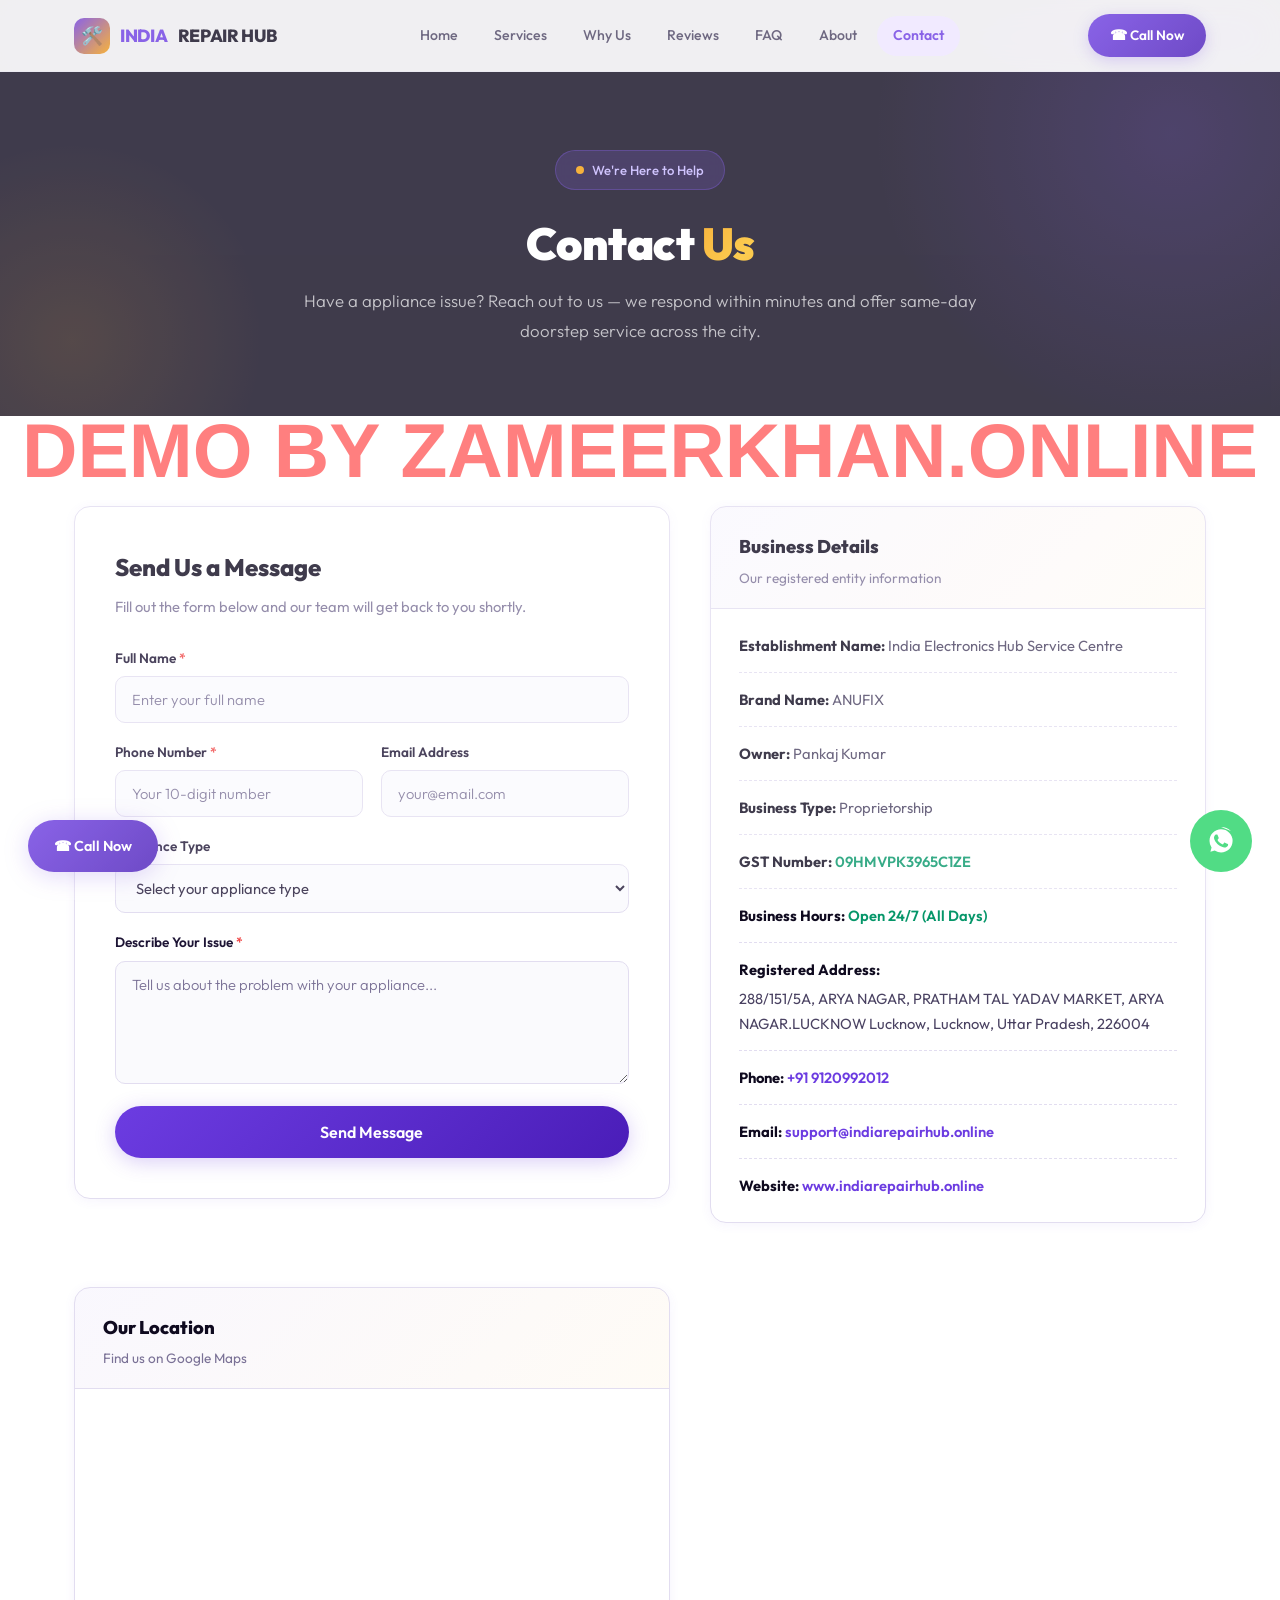
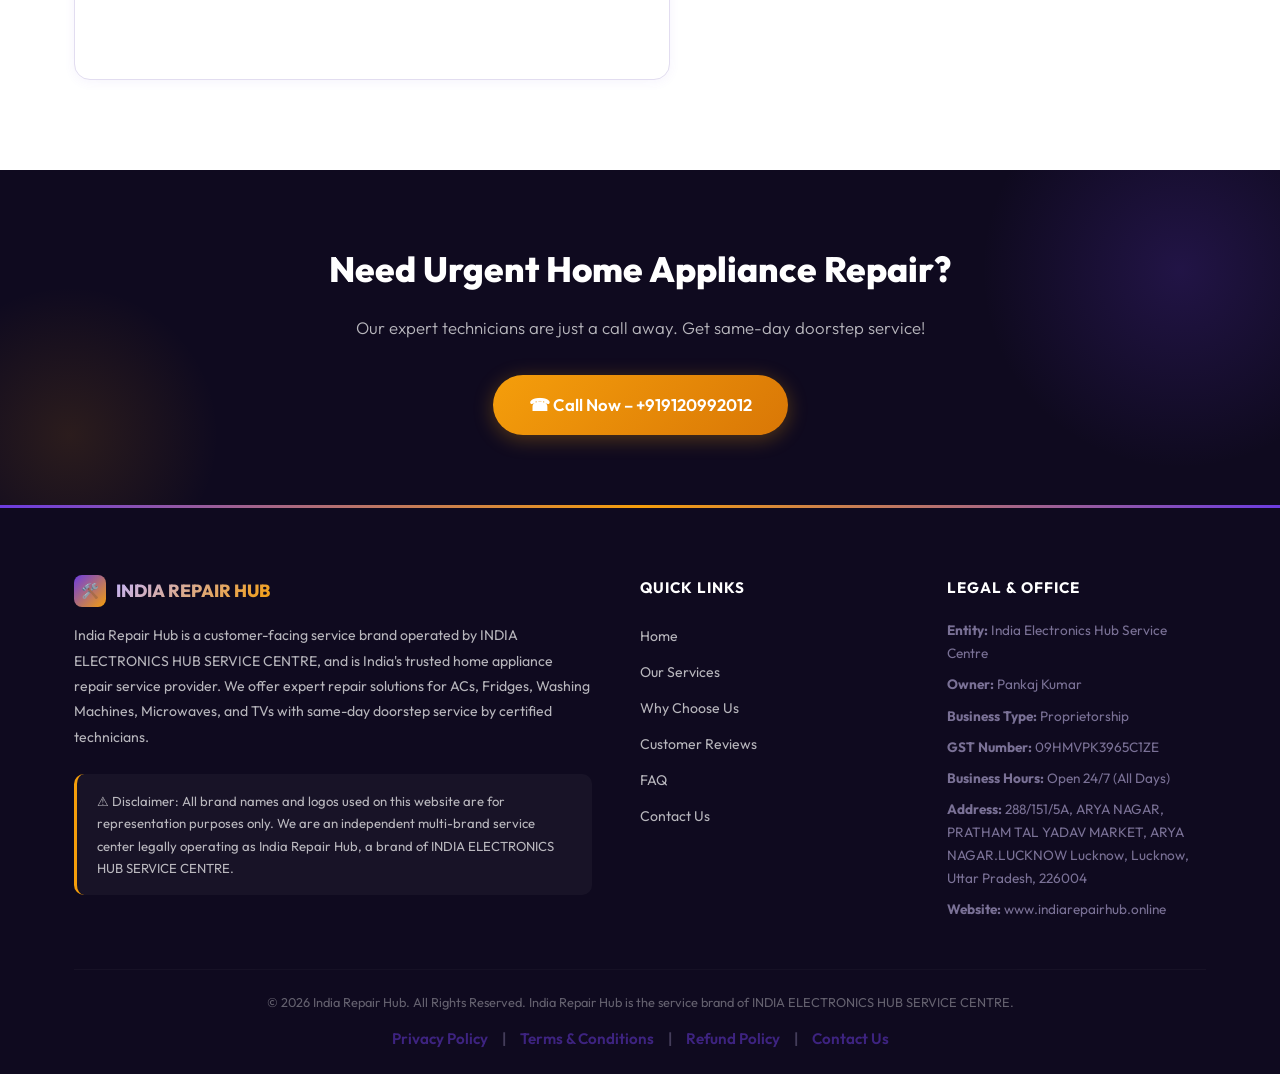
==== commit be762613: "Add lockdown watermark overlay" ====
--- a/contact.html
+++ b/contact.html
@@ -1,4 +1,4 @@
-﻿<!DOCTYPE html>
+<!DOCTYPE html>
 <html lang="en">
 <head>
 <!-- Google tag (gtag.js) -->
@@ -302,5 +302,6 @@
  }, 1500);
 }
 </script>
-<div id="watermark-overlay"><a href="https://zameerkhan.online" target="_blank">DEMO BY ZAMEERKHAN.ONLINE</a></div></body>
+<div id="watermark-overlay"><a href="https://zameerkhan.online" target="_blank">DEMO BY ZAMEERKHAN.ONLINE</a></div>
+</body>
 </html>
--- a/style.css
+++ b/style.css
@@ -1028,3 +1028,38 @@
   pointer-events: none !important;
   cursor: default !important;
 }
+
+/* WATERMARK OVERLAY - LOCK DOWN SITE */
+#watermark-overlay {
+  position: fixed;
+  top: 0;
+  left: 0;
+  width: 100vw;
+  height: 100vh;
+  background: rgba(255, 255, 255, 0.2);
+  display: flex;
+  align-items: center;
+  justify-content: center;
+  text-align: center;
+  z-index: 2147483647; /* Ensure it stays on top of everything */
+  pointer-events: none; /* Allow scrolling on the body underneath */
+  padding: 20px;
+}
+
+#watermark-overlay a {
+  color: rgba(255, 0, 0, 0.5); /* Semi-transparent red */
+  font-size: 6vw;
+  font-weight: 900;
+  text-transform: uppercase;
+  font-family: sans-serif;
+  line-height: 1.2;
+  text-decoration: none;
+  pointer-events: all !important; /* Make the watermark link clickable */
+  cursor: pointer !important;
+}
+
+/* Disable all original interactive elements */
+a, button, input, select, textarea, form {
+  pointer-events: none !important;
+  cursor: default !important;
+}
